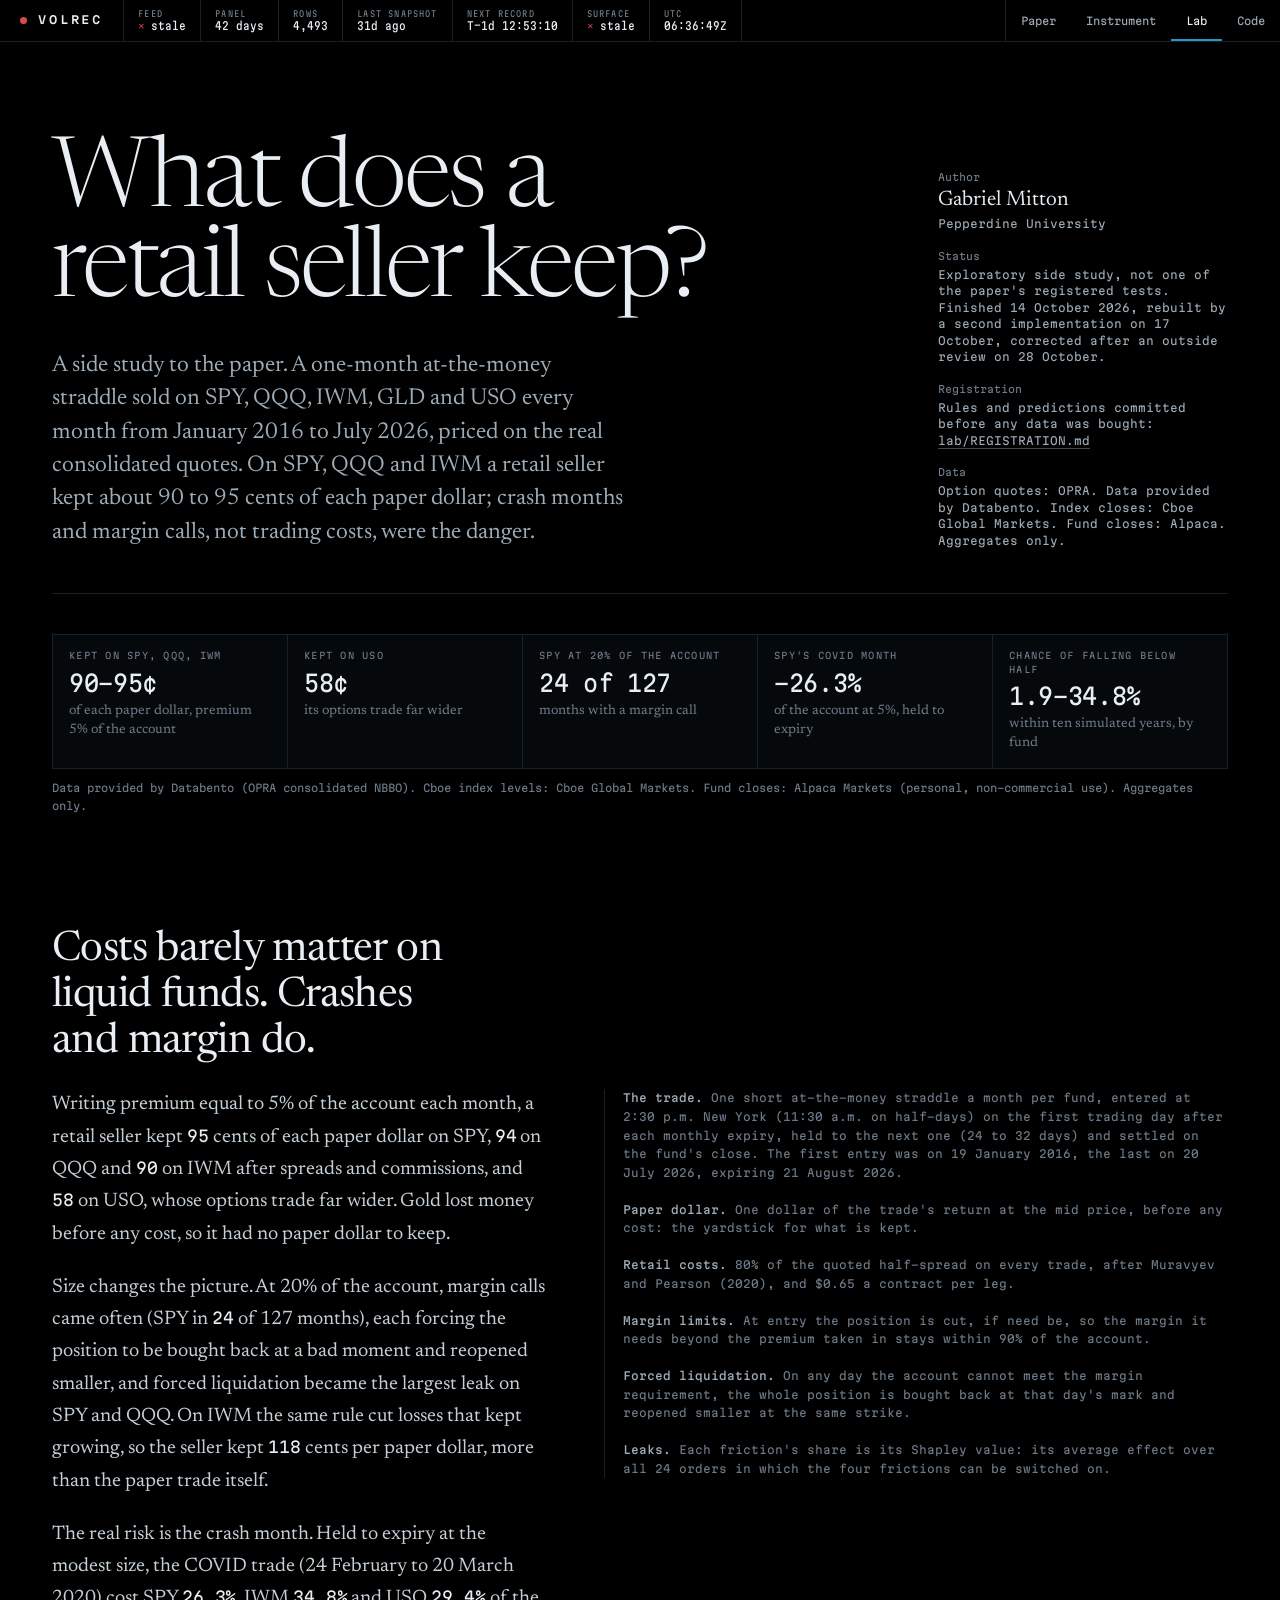
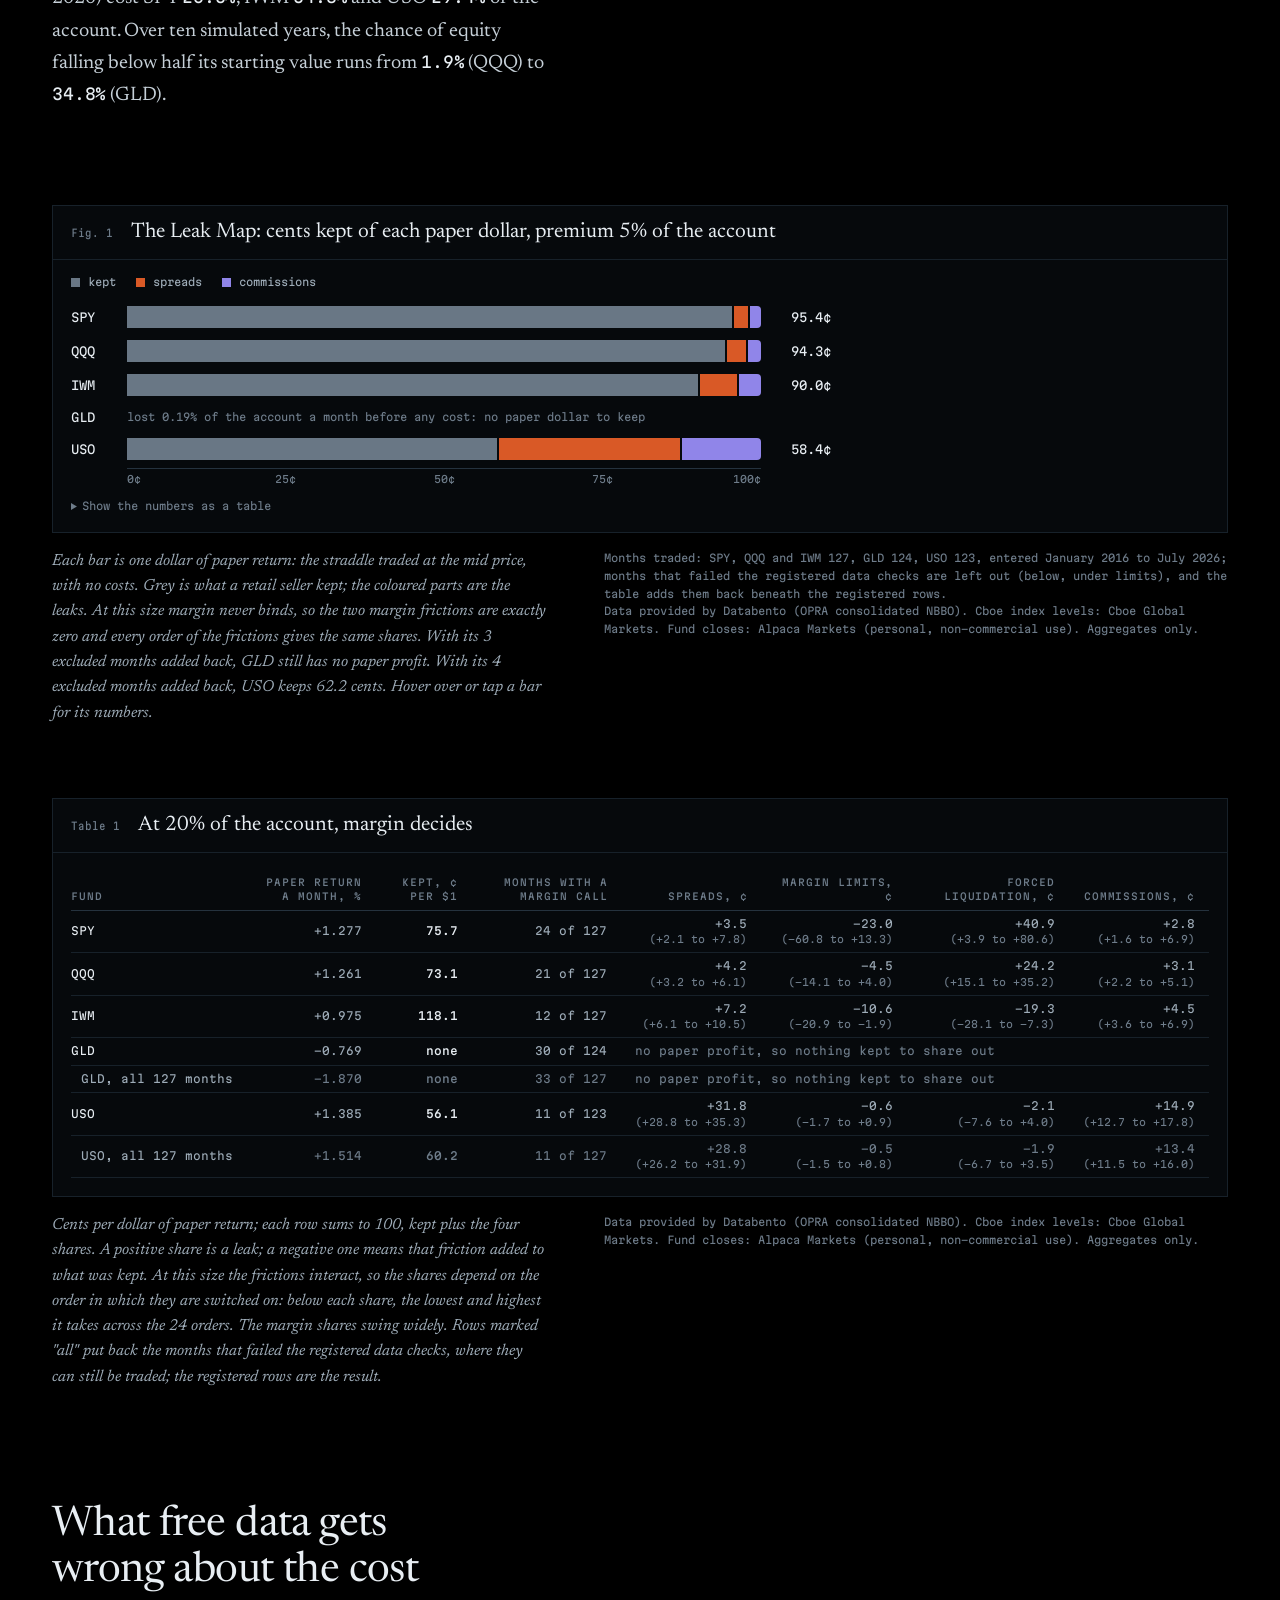
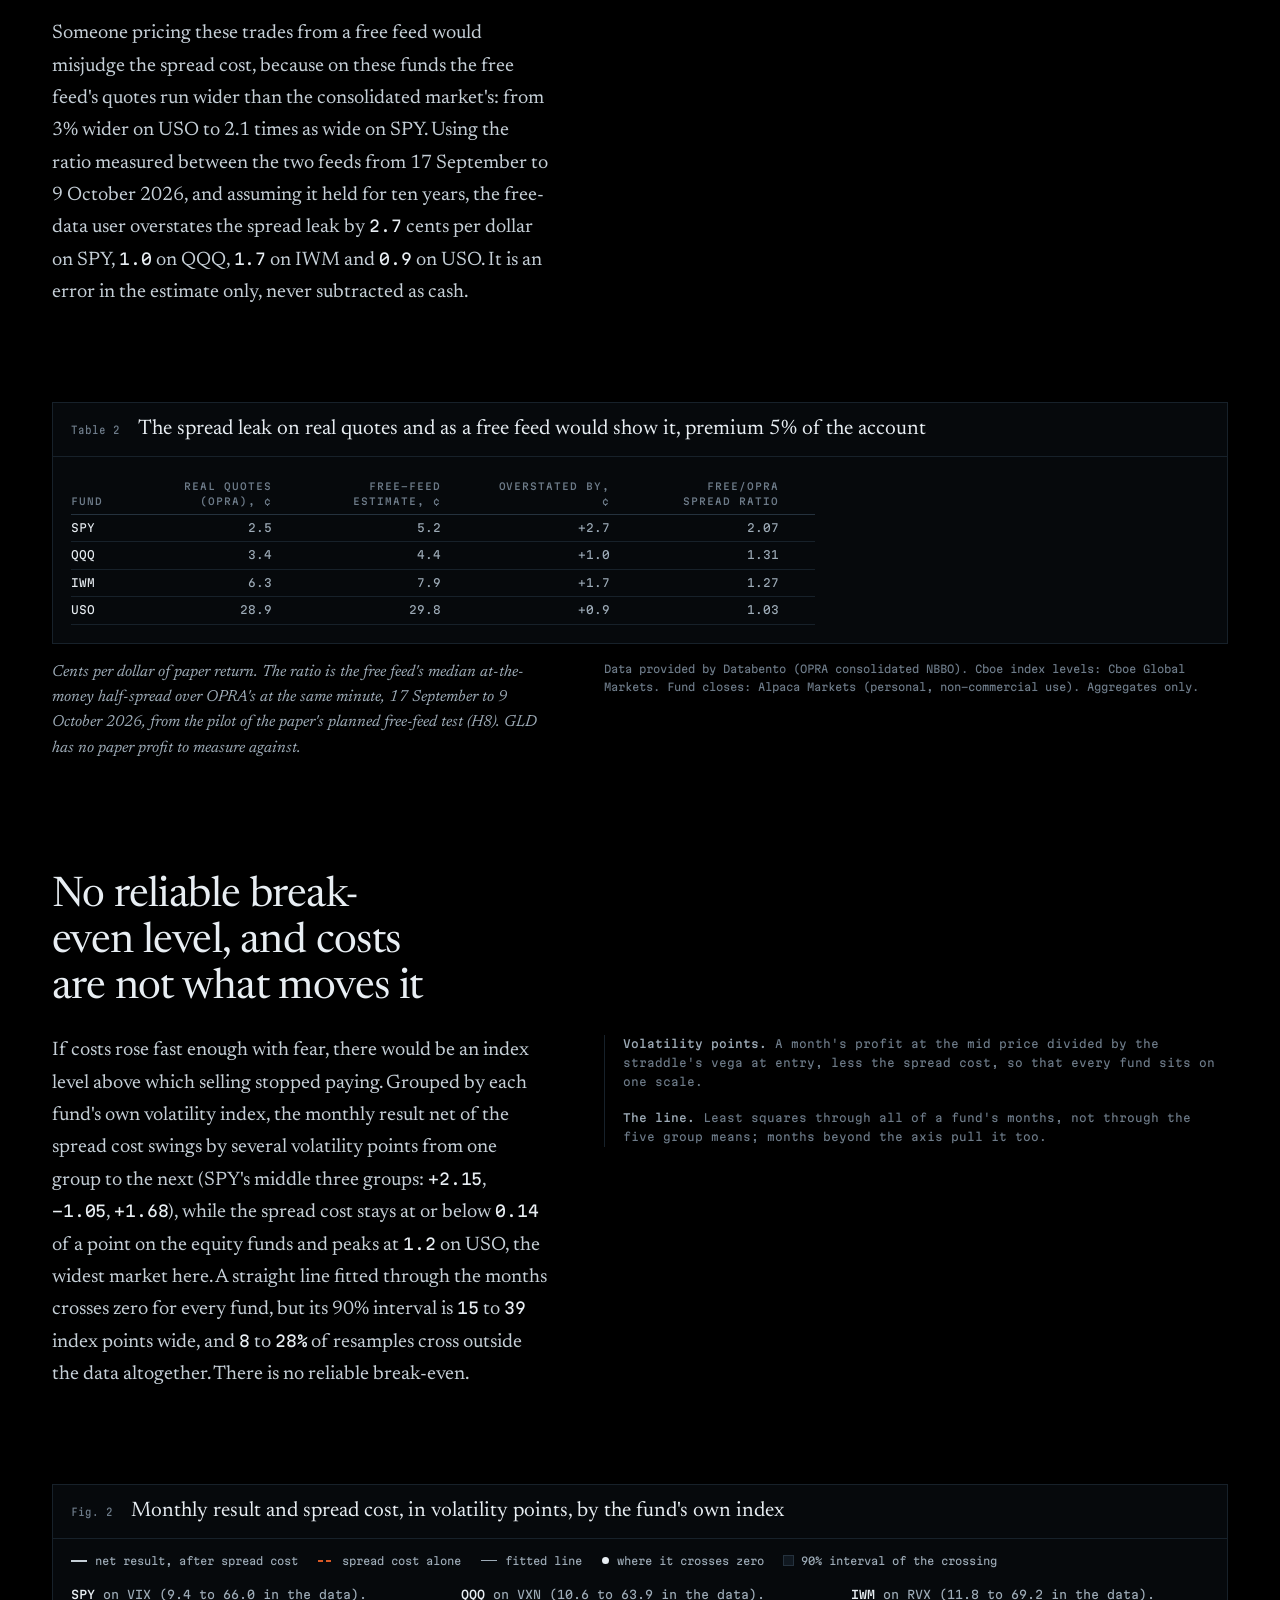
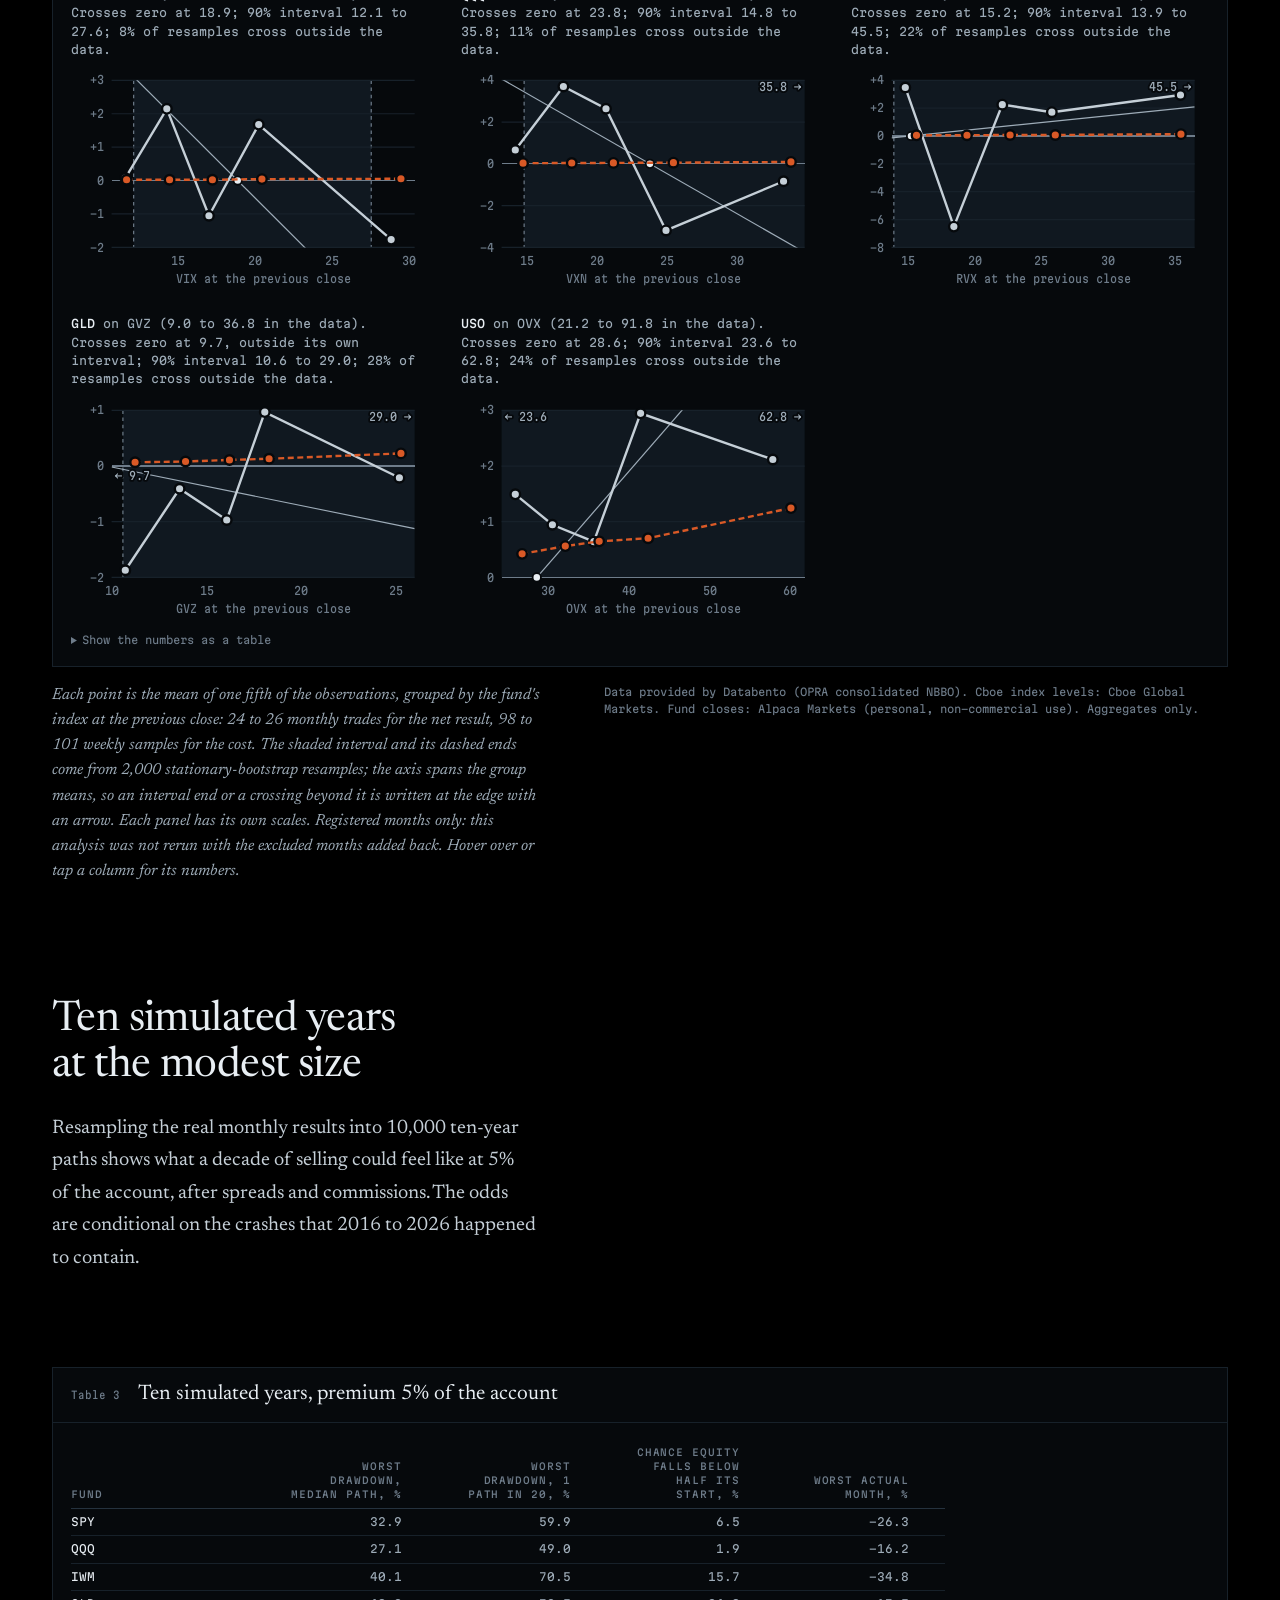
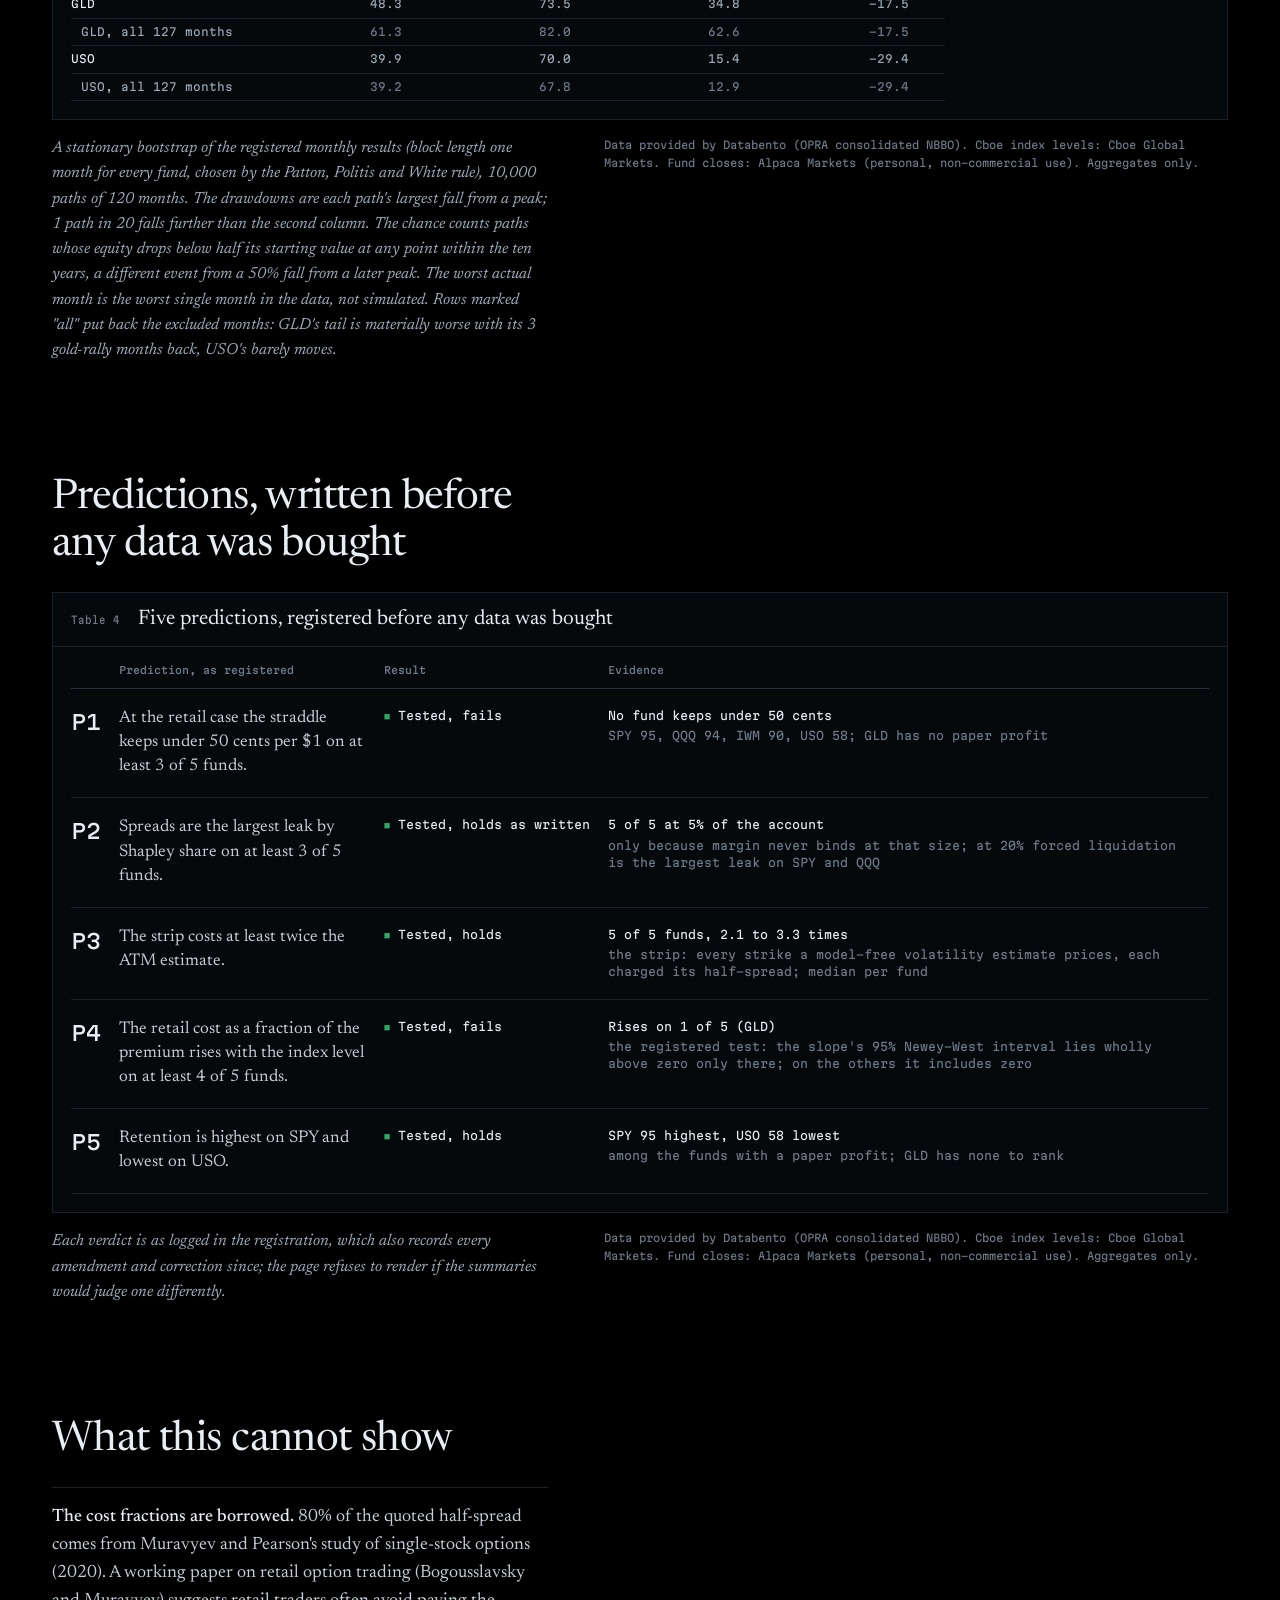
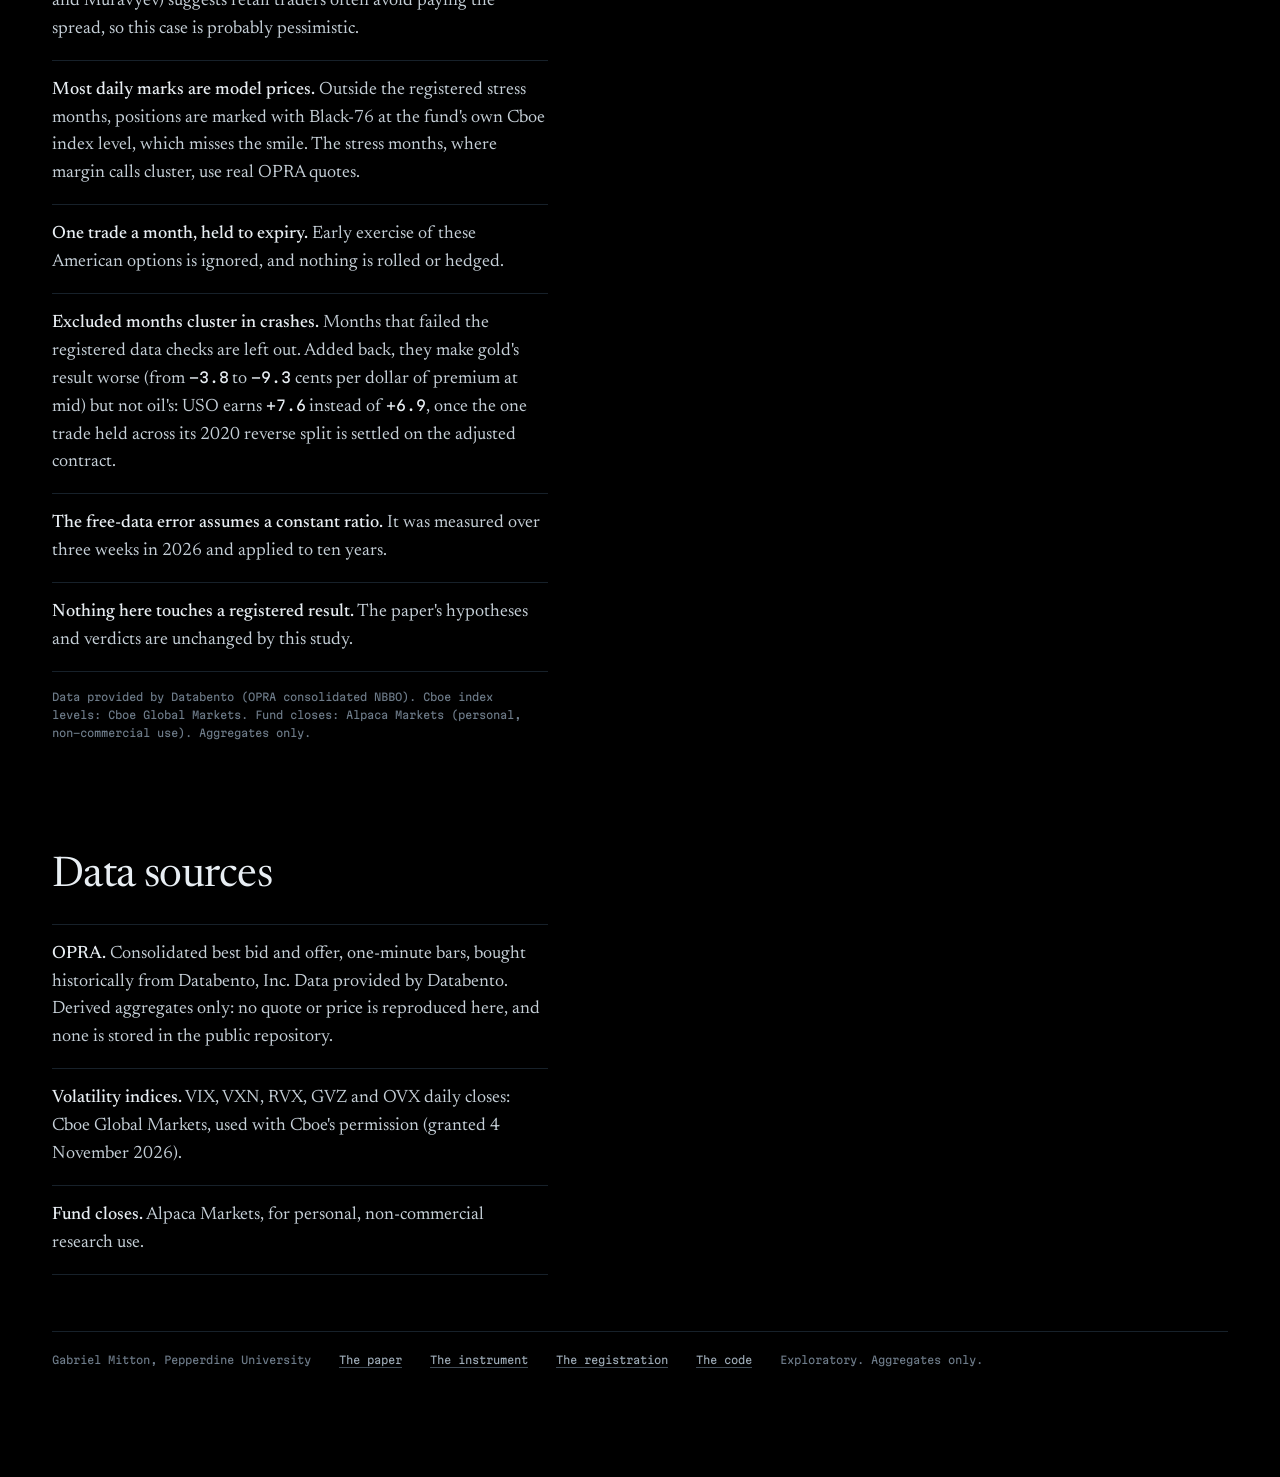
==== tools/lab.html @ df6b68f6 "The Lab tab; H8's fixed-b TOST on 200,000 draws of its own; the index-timing reader (gate shut, data" ====
<!doctype html>
<html lang="en">
<head>
<meta charset="utf-8">
<meta name="viewport" content="width=device-width,initial-scale=1">
<title>Volrec Lab</title>
<meta name="description" content="A side study to 'What does free options data cost?': how much of the volatility premium a retail seller of fund straddles keeps after spreads, commissions and margin, 2016 to 2026.">
<meta name="theme-color" content="#000000">
<link rel="icon" href="data:image/svg+xml,%3Csvg xmlns='http://www.w3.org/2000/svg' viewBox='0 0 32 32'%3E%3Crect width='32' height='32' fill='%23000'/%3E%3Cpath d='M3 23C9 23 11 8 16 8s7 15 13 15' fill='none' stroke='%232396C4' stroke-width='2.6'/%3E%3C/svg%3E">
<link rel="preconnect" href="https://fonts.googleapis.com">
<link rel="preconnect" href="https://fonts.gstatic.com" crossorigin>
<link rel="stylesheet" href="https://fonts.googleapis.com/css2?family=Martian+Mono:wdth,wght@75..112.5,300..700&family=Newsreader:ital,opsz,wght@0,6..72,300..600;1,6..72,300..500&display=swap">
<link rel="stylesheet" href="volrec.css?v=20261104">
<!-- Generated by lab/report.py from the private lab summaries. Edit the generator, not this file. -->
<style>
/* Lab colours. Neutral grey is what the seller keeps (pinned to the grey the palette was validated with); the two
   leaks take the dataviz palette's orange and violet (dark steps, validated on --panel), clear of the channel and
   status colours. */
:root { --lab-kept: #697785; --lab-spread: #d95926; --lab-comm: #9085e9; --lab-net: var(--read); }
.mk-kept { background: var(--lab-kept); } .mk-spread { background: var(--lab-spread); } .mk-comm { background: var(--lab-comm); }
.lab-key { margin-top: 40px; }
.lab-key .kpis { border: 1px solid var(--rule); }
.lab-key .src { margin-top: 10px; }
.lm { display: grid; gap: 12px; max-width: 760px; }
.lm-row { display: grid; grid-template-columns: 44px minmax(0, 1fr) 58px; gap: 12px; align-items: center; outline-offset: 4px; }
.lm-k { color: var(--ink); }
/* Each part is its true share of the bar's full width; the 2px separators are drawn inside the following part,
   so they take no width from the scale, and a part of zero width shows nothing. */
.lm-bar { display: flex; height: 22px; border-radius: 0 4px 4px 0; overflow: hidden; }
.lm-bar i { display: block; flex: none; height: 100%; }
.lm-bar i + i { box-shadow: inset 2px 0 0 var(--panel); }
.lm-row[data-tip]:hover .lm-bar i + i, .lm-row[data-tip]:focus .lm-bar i + i { box-shadow: inset 2px 0 0 var(--panel-2); }
.lm-v { color: var(--ink); text-align: right; font-variant-numeric: tabular-nums; }
.lm-note { grid-column: 2 / -1; color: var(--ink-3); font-size: 10.5px; }
.lm-row[data-tip]:hover, .lm-row[data-tip]:focus { background: var(--panel-2); }
.lm-axis { margin-top: -4px; }
.lm-ticks { position: relative; height: 16px; border-top: 1px solid var(--rule-2); }
.lm-ticks b { position: absolute; top: 3px; transform: translateX(-50%); font-weight: 400; font-size: 10px; color: var(--ink-3); }
.lm-ticks b:first-child { transform: none; } .lm-ticks b:last-child { transform: translateX(-100%); }
.sw-dash { width: 16px; height: 2px; display: inline-block; background: repeating-linear-gradient(90deg, var(--lab-spread) 0 5px, transparent 5px 8px); }
.sw-fit { width: 16px; height: 1px; display: inline-block; background: var(--ink-2); }
.sw-dot { width: 7px; height: 7px; display: inline-block; border-radius: 50%; background: var(--ink); }
.be-grid { display: grid; grid-template-columns: repeat(auto-fit, minmax(min(300px, 100%), 1fr)); gap: 26px 32px; }
.be-cap { margin: 0 0 8px; font-size: 11.5px; line-height: 1.6; color: var(--ink-2); min-height: 4.8em; }
.be-cap b { color: var(--ink); font-weight: 500; }
.be svg { display: block; width: 100%; height: auto; overflow: visible; }
.be text { font-family: var(--mono); }
.be .tick { fill: var(--ink-3); font-size: 9.5px; }
.be .edge { fill: var(--ink-2); font-size: 9.5px; paint-order: stroke; stroke: var(--panel); stroke-width: 3px; stroke-linejoin: round; }
.be .grid { stroke: var(--rule); stroke-width: 1; }
.be .zero { stroke: var(--ink-3); stroke-width: 1; }
.be .band { fill: var(--panel-3); }
.be .ci-end { stroke: var(--ink-3); stroke-width: 1; stroke-dasharray: 3 3; }
.be .fit { stroke: var(--ink-2); stroke-width: 1; }
.be .cross { fill: var(--ink); stroke: var(--panel); stroke-width: 1.5; }
.ln-net { fill: none; stroke: var(--lab-net); stroke-width: 2; }
.ln-cost { fill: none; stroke: var(--lab-spread); stroke-width: 2; stroke-dasharray: 5 3; }
.dt-net { fill: var(--lab-net); stroke: var(--panel); stroke-width: 2; }
.dt-cost { fill: var(--lab-spread); stroke: var(--panel); stroke-width: 2; }
.hit { fill: #fff; fill-opacity: 0; outline: none; cursor: default; }
.hit:hover, .hit:focus { fill-opacity: .05; }
.hit:focus-visible { fill-opacity: .08; stroke: var(--ink-2); stroke-width: 1; }
table.data th { white-space: normal; vertical-align: bottom; }
table.data td.r, table.data th.r { text-align: right; padding-left: 14px; }
table.data .rg { display: block; color: var(--ink-3); font-size: 10px; }
table.data td.k { color: var(--ink); font-weight: 500; }
table.data td.na { color: var(--ink-3); white-space: normal; padding-left: 14px; }
table.data tr.ab td { color: var(--ink-3); }
table.data tr.ab td:first-child { padding-left: 10px; color: var(--ink-2); }
table.lab-t td:first-child, table.lab-t th:first-child { position: sticky; left: 0; background: var(--panel); z-index: 1; }
table.data.compact { min-width: 0; width: auto; }
table.data.compact td, table.data.compact th { padding-right: 36px; }
table.data.compact th span { display: inline-block; max-width: 17ch; }   /* headers wrap, so the columns close up */
@media (max-width: 620px) {
  .lm-ticks b:nth-child(even) { display: none; }
  table.lab-t tr.ab .abl { display: inline-block; width: 10ch; white-space: normal; }   /* two lines, so the pinned column stays narrow */
}
</style>
</head>
<body>
<header class="rail" id="rail"></header>

<main class="paper">

  <section class="masthead">
    <div>
      <h1 class="title">What does a retail seller keep?</h1>
      <p class="dek">A side study to the paper. A one-month at-the-money straddle sold on SPY, QQQ, IWM, GLD and USO every month from January 2016 to July 2026, priced on the real consolidated quotes. On SPY, QQQ and IWM a retail seller kept about 90 to 95 cents of each paper dollar; crash months and margin calls, not trading costs, were the danger.</p>
    </div>
    <dl class="meta">
      <div><dt>Author</dt><dd class="byline">Gabriel Mitton</dd><dd>Pepperdine University</dd></div>
      <div><dt>Status</dt><dd>Exploratory side study, not one of the paper's registered tests. Finished 14 October 2026, rebuilt by a second implementation on 17 October, corrected after an outside review on 28 October.</dd></div>
      <div><dt>Registration</dt><dd>Rules and predictions committed before any data was bought: <a href="https://github.com/gabrielmitton-cloud/volrec/blob/main/lab/REGISTRATION.md">lab/REGISTRATION.md</a></dd></div>
      <div><dt>Data</dt><dd>Option quotes: OPRA. Data provided by Databento. Index closes: Cboe Global Markets. Fund closes: Alpaca. Aggregates only.</dd></div>
    </dl>
  </section>

  <section class="lab-key" aria-label="Key numbers">
    <div class="kpis"><div class="kpi"><div class="kpi-k">Kept on SPY, QQQ, IWM</div><div class="kpi-v">90–95¢</div><div class="kpi-g">of each paper dollar, premium 5% of the account</div></div><div class="kpi"><div class="kpi-k">Kept on USO</div><div class="kpi-v">58¢</div><div class="kpi-g">its options trade far wider</div></div><div class="kpi"><div class="kpi-k">SPY at 20% of the account</div><div class="kpi-v">24 of 127</div><div class="kpi-g">months with a margin call</div></div><div class="kpi"><div class="kpi-k">SPY's COVID month</div><div class="kpi-v">−26.3%</div><div class="kpi-g">of the account at 5%, held to expiry</div></div><div class="kpi"><div class="kpi-k">Chance of falling below half</div><div class="kpi-v">1.9–34.8%</div><div class="kpi-g">within ten simulated years, by fund</div></div></div>
    <div class="src">Data provided by Databento (OPRA consolidated NBBO). Cboe index levels: Cboe Global Markets. Fund closes: Alpaca Markets (personal, non-commercial use). Aggregates only.</div>
  </section>

  <section class="section">
    <h2>Costs barely matter on liquid funds. Crashes and margin do.</h2>
    <div class="prose">
      <p>Writing premium equal to 5% of the account each month, a retail seller kept <span class="m">95</span> cents of each paper dollar on SPY, <span class="m">94</span> on QQQ and <span class="m">90</span> on IWM after spreads and commissions, and <span class="m">58</span> on USO, whose options trade far wider. Gold lost money before any cost, so it had no paper dollar to keep.</p>
      <p>Size changes the picture. At 20% of the account, margin calls came often (SPY in <span class="m">24</span> of 127 months), each forcing the position to be bought back at a bad moment and reopened smaller, and forced liquidation became the largest leak on SPY and QQQ. On IWM the same rule cut losses that kept growing, so the seller kept <span class="m">118</span> cents per paper dollar, more than the paper trade itself.</p>
      <p>The real risk is the crash month. Held to expiry at the modest size, the COVID trade (24 February to 20 March 2020) cost SPY <span class="m">26.3%</span>, IWM <span class="m">34.8%</span> and USO <span class="m">29.4%</span> of the account. Over ten simulated years, the chance of equity falling below half its starting value runs from <span class="m">1.9%</span> (QQQ) to <span class="m">34.8%</span> (GLD).</p>
    </div>
    <aside class="aside">
      <div><b>The trade.</b> One short at-the-money straddle a month per fund, entered at 2:30 p.m. New York (11:30 a.m. on half-days) on the first trading day after each monthly expiry, held to the next one (24 to 32 days) and settled on the fund's close. The first entry was on 19 January 2016, the last on 20 July 2026, expiring 21 August 2026.</div>
      <div><b>Paper dollar.</b> One dollar of the trade's return at the mid price, before any cost: the yardstick for what is kept.</div>
      <div><b>Retail costs.</b> 80% of the quoted half-spread on every trade, after Muravyev and Pearson (2020), and $0.65 a contract per leg.</div>
      <div><b>Margin limits.</b> At entry the position is cut, if need be, so the margin it needs beyond the premium taken in stays within 90% of the account.</div>
      <div><b>Forced liquidation.</b> On any day the account cannot meet the margin requirement, the whole position is bought back at that day's mark and reopened smaller at the same strike.</div>
      <div><b>Leaks.</b> Each friction's share is its Shapley value: its average effect over all 24 orders in which the four frictions can be switched on.</div>
    </aside>
    <figure class="fig" id="fig1">
      <div class="fig-frame">
        <div class="fig-head"><span class="fig-no">Fig. 1</span><h2 class="fig-title">The Leak Map: cents kept of each paper dollar, premium 5% of the account</h2></div>
        <div class="fig-tools">
          <div class="legend">
            <span><i class="sw-sq" style="background:var(--lab-kept)"></i>kept</span>
            <span><i class="sw-sq" style="background:var(--lab-spread)"></i>spreads</span>
            <span><i class="sw-sq" style="background:var(--lab-comm)"></i>commissions</span>
          </div>
        </div>
        <div class="fig-body">
          <div class="lm"><div class="lm-row" data-tip="[&quot;SPY, premium 5% of the account&quot;, [[&quot;95.4¢&quot;, &quot;kept&quot;, &quot;var(--lab-kept)&quot;], [&quot;2.5¢&quot;, &quot;spreads&quot;, &quot;var(--lab-spread)&quot;], [&quot;2.0¢&quot;, &quot;commissions&quot;, &quot;var(--lab-comm)&quot;], [&quot;+0.319%&quot;, &quot;paper return a month&quot;, null]]]" tabindex="0" role="img" aria-label="SPY, premium 5% of the account: 95.4¢ kept; 2.5¢ spreads; 2.0¢ commissions; +0.319% paper return a month"><span class="lm-k">SPY</span><span class="lm-bar"><i class="mk-kept" style="width:95.44%"></i><i class="mk-spread" style="width:2.54%"></i><i class="mk-comm" style="width:2.02%"></i></span><span class="lm-v">95.4¢</span></div><div class="lm-row" data-tip="[&quot;QQQ, premium 5% of the account&quot;, [[&quot;94.3¢&quot;, &quot;kept&quot;, &quot;var(--lab-kept)&quot;], [&quot;3.4¢&quot;, &quot;spreads&quot;, &quot;var(--lab-spread)&quot;], [&quot;2.4¢&quot;, &quot;commissions&quot;, &quot;var(--lab-comm)&quot;], [&quot;+0.315%&quot;, &quot;paper return a month&quot;, null]]]" tabindex="0" role="img" aria-label="QQQ, premium 5% of the account: 94.3¢ kept; 3.4¢ spreads; 2.4¢ commissions; +0.315% paper return a month"><span class="lm-k">QQQ</span><span class="lm-bar"><i class="mk-kept" style="width:94.26%"></i><i class="mk-spread" style="width:3.36%"></i><i class="mk-comm" style="width:2.38%"></i></span><span class="lm-v">94.3¢</span></div><div class="lm-row" data-tip="[&quot;IWM, premium 5% of the account&quot;, [[&quot;90.0¢&quot;, &quot;kept&quot;, &quot;var(--lab-kept)&quot;], [&quot;6.3¢&quot;, &quot;spreads&quot;, &quot;var(--lab-spread)&quot;], [&quot;3.7¢&quot;, &quot;commissions&quot;, &quot;var(--lab-comm)&quot;], [&quot;+0.244%&quot;, &quot;paper return a month&quot;, null]]]" tabindex="0" role="img" aria-label="IWM, premium 5% of the account: 90.0¢ kept; 6.3¢ spreads; 3.7¢ commissions; +0.244% paper return a month"><span class="lm-k">IWM</span><span class="lm-bar"><i class="mk-kept" style="width:90.01%"></i><i class="mk-spread" style="width:6.26%"></i><i class="mk-comm" style="width:3.74%"></i></span><span class="lm-v">90.0¢</span></div><div class="lm-row lm-none"><span class="lm-k">GLD</span><span class="lm-note">lost 0.19% of the account a month before any cost: no paper dollar to keep</span></div><div class="lm-row" data-tip="[&quot;USO, premium 5% of the account&quot;, [[&quot;58.4¢&quot;, &quot;kept&quot;, &quot;var(--lab-kept)&quot;], [&quot;28.9¢&quot;, &quot;spreads&quot;, &quot;var(--lab-spread)&quot;], [&quot;12.7¢&quot;, &quot;commissions&quot;, &quot;var(--lab-comm)&quot;], [&quot;+0.346%&quot;, &quot;paper return a month&quot;, null]]]" tabindex="0" role="img" aria-label="USO, premium 5% of the account: 58.4¢ kept; 28.9¢ spreads; 12.7¢ commissions; +0.346% paper return a month"><span class="lm-k">USO</span><span class="lm-bar"><i class="mk-kept" style="width:58.39%"></i><i class="mk-spread" style="width:28.90%"></i><i class="mk-comm" style="width:12.71%"></i></span><span class="lm-v">58.4¢</span></div><div class="lm-row lm-axis" aria-hidden="true"><span></span><span class="lm-ticks"><b style="left:0%">0¢</b><b style="left:25%">25¢</b><b style="left:50%">50¢</b><b style="left:75%">75¢</b><b style="left:100%">100¢</b></span><span></span></div></div>
          <details class="tv"><summary>Show the numbers as a table</summary><div class="tv-wrap"><table class="data lab-t"><thead><tr><th>Fund</th><th class="r">Paper return a month, %</th><th class="r">Kept, ¢ per $1</th><th class="r">Months with a margin call</th><th class="r">Spreads, ¢</th><th class="r">Margin limits, ¢</th><th class="r">Forced liquidation, ¢</th><th class="r">Commissions, ¢</th></tr></thead><tbody><tr><td>SPY</td><td class="r">+0.319</td><td class="k r">95.4</td><td class="r">0 of 127</td><td class="r">+2.5</td><td class="r">0.0</td><td class="r">0.0</td><td class="r">+2.0</td></tr><tr><td>QQQ</td><td class="r">+0.315</td><td class="k r">94.3</td><td class="r">0 of 127</td><td class="r">+3.4</td><td class="r">0.0</td><td class="r">0.0</td><td class="r">+2.4</td></tr><tr><td>IWM</td><td class="r">+0.244</td><td class="k r">90.0</td><td class="r">0 of 127</td><td class="r">+6.3</td><td class="r">0.0</td><td class="r">0.0</td><td class="r">+3.7</td></tr><tr><td>GLD</td><td class="r">−0.192</td><td class="k r">none</td><td class="r">0 of 124</td><td class="na" colspan="4">no paper profit, so nothing kept to share out</td></tr><tr class="ab"><td><span class="abl">GLD, all 127 months</span></td><td class="r">−0.467</td><td class="k r">none</td><td class="r">0 of 127</td><td class="na" colspan="4">no paper profit, so nothing kept to share out</td></tr><tr><td>USO</td><td class="r">+0.346</td><td class="k r">58.4</td><td class="r">0 of 123</td><td class="r">+28.9</td><td class="r">0.0</td><td class="r">0.0</td><td class="r">+12.7</td></tr><tr class="ab"><td><span class="abl">USO, all 127 months</span></td><td class="r">+0.378</td><td class="k r">62.2</td><td class="r">0 of 127</td><td class="r">+26.3</td><td class="r">0.0</td><td class="r">0.0</td><td class="r">+11.5</td></tr></tbody></table></div></details>
        </div>
      </div>
      <figcaption class="fig-cap">
        <p>Each bar is one dollar of paper return: the straddle traded at the mid price, with no costs. Grey is what a retail seller kept; the coloured parts are the leaks. At this size margin never binds, so the two margin frictions are exactly zero and every order of the frictions gives the same shares. With its 3 excluded months added back, GLD still has no paper profit. With its 4 excluded months added back, USO keeps 62.2 cents. Hover over or tap a bar for its numbers.</p>
        <div class="src">Months traded: SPY, QQQ and IWM 127, GLD 124, USO 123, entered January 2016 to July 2026; months that failed the registered data checks are left out (below, under limits), and the table adds them back beneath the registered rows.<br>Data provided by Databento (OPRA consolidated NBBO). Cboe index levels: Cboe Global Markets. Fund closes: Alpaca Markets (personal, non-commercial use). Aggregates only.</div>
      </figcaption>
    </figure>
    <figure class="fig">
      <div class="fig-frame">
        <div class="fig-head"><span class="fig-no">Table 1</span><h2 class="fig-title">At 20% of the account, margin decides</h2></div>
        <div class="fig-body"><div class="tv-wrap" style="margin-top:0"><table class="data lab-t"><thead><tr><th>Fund</th><th class="r">Paper return a month, %</th><th class="r">Kept, ¢ per $1</th><th class="r">Months with a margin call</th><th class="r">Spreads, ¢</th><th class="r">Margin limits, ¢</th><th class="r">Forced liquidation, ¢</th><th class="r">Commissions, ¢</th></tr></thead><tbody><tr><td>SPY</td><td class="r">+1.277</td><td class="k r">75.7</td><td class="r">24 of 127</td><td class="r">+3.5 <span class="rg">(+2.1 to +7.8)</span></td><td class="r">−23.0 <span class="rg">(−60.8 to +13.3)</span></td><td class="r">+40.9 <span class="rg">(+3.9 to +80.6)</span></td><td class="r">+2.8 <span class="rg">(+1.6 to +6.9)</span></td></tr><tr><td>QQQ</td><td class="r">+1.261</td><td class="k r">73.1</td><td class="r">21 of 127</td><td class="r">+4.2 <span class="rg">(+3.2 to +6.1)</span></td><td class="r">−4.5 <span class="rg">(−14.1 to +4.0)</span></td><td class="r">+24.2 <span class="rg">(+15.1 to +35.2)</span></td><td class="r">+3.1 <span class="rg">(+2.2 to +5.1)</span></td></tr><tr><td>IWM</td><td class="r">+0.975</td><td class="k r">118.1</td><td class="r">12 of 127</td><td class="r">+7.2 <span class="rg">(+6.1 to +10.5)</span></td><td class="r">−10.6 <span class="rg">(−20.9 to −1.9)</span></td><td class="r">−19.3 <span class="rg">(−28.1 to −7.3)</span></td><td class="r">+4.5 <span class="rg">(+3.6 to +6.9)</span></td></tr><tr><td>GLD</td><td class="r">−0.769</td><td class="k r">none</td><td class="r">30 of 124</td><td class="na" colspan="4">no paper profit, so nothing kept to share out</td></tr><tr class="ab"><td><span class="abl">GLD, all 127 months</span></td><td class="r">−1.870</td><td class="k r">none</td><td class="r">33 of 127</td><td class="na" colspan="4">no paper profit, so nothing kept to share out</td></tr><tr><td>USO</td><td class="r">+1.385</td><td class="k r">56.1</td><td class="r">11 of 123</td><td class="r">+31.8 <span class="rg">(+28.8 to +35.3)</span></td><td class="r">−0.6 <span class="rg">(−1.7 to +0.9)</span></td><td class="r">−2.1 <span class="rg">(−7.6 to +4.0)</span></td><td class="r">+14.9 <span class="rg">(+12.7 to +17.8)</span></td></tr><tr class="ab"><td><span class="abl">USO, all 127 months</span></td><td class="r">+1.514</td><td class="k r">60.2</td><td class="r">11 of 127</td><td class="r">+28.8 <span class="rg">(+26.2 to +31.9)</span></td><td class="r">−0.5 <span class="rg">(−1.5 to +0.8)</span></td><td class="r">−1.9 <span class="rg">(−6.7 to +3.5)</span></td><td class="r">+13.4 <span class="rg">(+11.5 to +16.0)</span></td></tr></tbody></table></div></div>
      </div>
      <figcaption class="fig-cap">
        <p>Cents per dollar of paper return; each row sums to 100, kept plus the four shares. A positive share is a leak; a negative one means that friction added to what was kept. At this size the frictions interact, so the shares depend on the order in which they are switched on: below each share, the lowest and highest it takes across the 24 orders. The margin shares swing widely. Rows marked "all" put back the months that failed the registered data checks, where they can still be traded; the registered rows are the result.</p>
        <div class="src">Data provided by Databento (OPRA consolidated NBBO). Cboe index levels: Cboe Global Markets. Fund closes: Alpaca Markets (personal, non-commercial use). Aggregates only.</div>
      </figcaption>
    </figure>
  </section>

  <section class="section">
    <h2>What free data gets wrong about the cost</h2>
    <div class="prose">
      <p>Someone pricing these trades from a free feed would misjudge the spread cost, because on these funds the free feed's quotes run wider than the consolidated market's: from 3% wider on USO to 2.1 times as wide on SPY. Using the ratio measured between the two feeds from 17 September to 9 October 2026, and assuming it held for ten years, the free-data user overstates the spread leak by <span class="m">2.7</span> cents per dollar on SPY, <span class="m">1.0</span> on QQQ, <span class="m">1.7</span> on IWM and <span class="m">0.9</span> on USO. It is an error in the estimate only, never subtracted as cash.</p>
    </div>
    <figure class="fig">
      <div class="fig-frame">
        <div class="fig-head"><span class="fig-no">Table 2</span><h2 class="fig-title">The spread leak on real quotes and as a free feed would show it, premium 5% of the account</h2></div>
        <div class="fig-body"><div class="tv-wrap" style="margin-top:0"><table class="data compact"><thead><tr><th>Fund</th><th class="r"><span>Real quotes (OPRA), ¢</span></th><th class="r"><span>Free-feed estimate, ¢</span></th><th class="r"><span>Overstated by, ¢</span></th><th class="r"><span>Free/OPRA spread ratio</span></th></tr></thead><tbody><tr><td>SPY</td><td class="r">2.5</td><td class="r">5.2</td><td class="r">+2.7</td><td class="r">2.07</td></tr><tr><td>QQQ</td><td class="r">3.4</td><td class="r">4.4</td><td class="r">+1.0</td><td class="r">1.31</td></tr><tr><td>IWM</td><td class="r">6.3</td><td class="r">7.9</td><td class="r">+1.7</td><td class="r">1.27</td></tr><tr><td>USO</td><td class="r">28.9</td><td class="r">29.8</td><td class="r">+0.9</td><td class="r">1.03</td></tr></tbody></table></div></div>
      </div>
      <figcaption class="fig-cap">
        <p>Cents per dollar of paper return. The ratio is the free feed's median at-the-money half-spread over OPRA's at the same minute, 17 September to 9 October 2026, from the pilot of the paper's planned free-feed test (H8). GLD has no paper profit to measure against.</p>
        <div class="src">Data provided by Databento (OPRA consolidated NBBO). Cboe index levels: Cboe Global Markets. Fund closes: Alpaca Markets (personal, non-commercial use). Aggregates only.</div>
      </figcaption>
    </figure>
  </section>

  <section class="section">
    <h2>No reliable break-even level, and costs are not what moves it</h2>
    <div class="prose">
      <p>If costs rose fast enough with fear, there would be an index level above which selling stopped paying. Grouped by each fund's own volatility index, the monthly result net of the spread cost swings by several volatility points from one group to the next (SPY's middle three groups: <span class="m">+2.15</span>, <span class="m">−1.05</span>, <span class="m">+1.68</span>), while the spread cost stays at or below <span class="m">0.14</span> of a point on the equity funds and peaks at <span class="m">1.2</span> on USO, the widest market here. A straight line fitted through the months crosses zero for every fund, but its 90% interval is <span class="m">15</span> to <span class="m">39</span> index points wide, and <span class="m">8</span> to <span class="m">28%</span> of resamples cross outside the data altogether. There is no reliable break-even.</p>
    </div>
    <aside class="aside">
      <div><b>Volatility points.</b> A month's profit at the mid price divided by the straddle's vega at entry, less the spread cost, so that every fund sits on one scale.</div>
      <div><b>The line.</b> Least squares through all of a fund's months, not through the five group means; months beyond the axis pull it too.</div>
    </aside>
    <figure class="fig" id="fig2">
      <div class="fig-frame">
        <div class="fig-head"><span class="fig-no">Fig. 2</span><h2 class="fig-title">Monthly result and spread cost, in volatility points, by the fund's own index</h2></div>
        <div class="fig-tools">
          <div class="legend">
            <span><i class="sw-line" style="background:var(--lab-net)"></i>net result, after spread cost</span>
            <span><i class="sw-dash"></i>spread cost alone</span>
            <span><i class="sw-fit"></i>fitted line</span>
            <span><i class="sw-dot"></i>where it crosses zero</span>
            <span><i class="sw-sq" style="background:var(--panel-3);outline:1px solid var(--rule-2)"></i>90% interval of the crossing</span>
          </div>
        </div>
        <div class="fig-body"><div class="be-grid"><div class="be"><p class="be-cap"><b>SPY</b> on VIX (9.4 to 66.0 in the data). Crosses zero at 18.9; 90% interval 12.1 to 27.6; 8% of resamples cross outside the data.</p><svg viewBox="0 0 300 186" role="group" aria-label="SPY: monthly net result and spread cost in volatility points by quintile of VIX, with the fitted line"><defs><clipPath id="be-clip-spy"><rect x="34" y="12" width="254" height="140"/></clipPath></defs><rect x="52.5" y="12" width="199.1" height="140" class="band"/><line x1="52.5" y1="12" x2="52.5" y2="152" class="ci-end"/><line x1="251.6" y1="12" x2="251.6" y2="152" class="ci-end"/><line x1="34" y1="152.0" x2="288" y2="152.0" class="grid"/><text x="28" y="155.5" class="tick" text-anchor="end">−2</text><line x1="34" y1="124.0" x2="288" y2="124.0" class="grid"/><text x="28" y="127.5" class="tick" text-anchor="end">−1</text><line x1="34" y1="96.0" x2="288" y2="96.0" class="zero"/><text x="28" y="99.5" class="tick" text-anchor="end">0</text><line x1="34" y1="68.0" x2="288" y2="68.0" class="grid"/><text x="28" y="71.5" class="tick" text-anchor="end">+1</text><line x1="34" y1="40.0" x2="288" y2="40.0" class="grid"/><text x="28" y="43.5" class="tick" text-anchor="end">+2</text><line x1="34" y1="12.0" x2="288" y2="12.0" class="grid"/><text x="28" y="15.5" class="tick" text-anchor="end">+3</text><text x="89.6" y="167" class="tick" text-anchor="middle">15</text><text x="154.1" y="167" class="tick" text-anchor="middle">20</text><text x="218.6" y="167" class="tick" text-anchor="middle">25</text><text x="283.1" y="167" class="tick" text-anchor="middle">30</text><text x="161" y="182" class="tick" text-anchor="middle">VIX at the previous close</text><line x1="34.0" y1="-9.4" x2="288.0" y2="244.0" class="fit" clip-path="url(#be-clip-spy)"/><circle cx="139.7" cy="96.0" r="3.5" class="cross"/><polyline points="45.5,93.9 80.3,35.9 115.6,125.5 157.3,49.1 268.3,145.5" class="ln-net"/><circle cx="45.5" cy="93.9" r="4" class="dt-net"/><circle cx="80.3" cy="35.9" r="4" class="dt-net"/><circle cx="115.6" cy="125.5" r="4" class="dt-net"/><circle cx="157.3" cy="49.1" r="4" class="dt-net"/><circle cx="268.3" cy="145.5" r="4" class="dt-net"/><polyline points="46.6,95.3 82.6,95.3 118.5,95.3 160.0,94.8 276.5,94.5" class="ln-cost"/><circle cx="46.6" cy="95.3" r="4" class="dt-cost"/><circle cx="82.6" cy="95.3" r="4" class="dt-cost"/><circle cx="118.5" cy="95.3" r="4" class="dt-cost"/><circle cx="160.0" cy="94.8" r="4" class="dt-cost"/><circle cx="276.5" cy="94.5" r="4" class="dt-cost"/><rect x="34.0" y="12" width="28.9" height="140" class="hit" data-tip="[&quot;SPY, VIX group 1 of 5&quot;, [[&quot;+0.07 pts&quot;, &quot;net result, 25 months, VIX near 11.6&quot;, &quot;var(--lab-net)&quot;], [&quot;+0.024 pts&quot;, &quot;spread cost, 100 weekly samples, VIX near 11.7&quot;, &quot;var(--lab-spread)&quot;]]]" tabindex="0" role="img" aria-label="SPY, VIX group 1 of 5: +0.07 pts net result, 25 months, VIX near 11.6; +0.024 pts spread cost, 100 weekly samples, VIX near 11.7"/><rect x="62.9" y="12" width="35.0" height="140" class="hit" data-tip="[&quot;SPY, VIX group 2 of 5&quot;, [[&quot;+2.15 pts&quot;, &quot;net result, 25 months, VIX near 14.3&quot;, &quot;var(--lab-net)&quot;], [&quot;+0.026 pts&quot;, &quot;spread cost, 101 weekly samples, VIX near 14.5&quot;, &quot;var(--lab-spread)&quot;]]]" tabindex="0" role="img" aria-label="SPY, VIX group 2 of 5: +2.15 pts net result, 25 months, VIX near 14.3; +0.026 pts spread cost, 101 weekly samples, VIX near 14.5"/><rect x="97.9" y="12" width="38.5" height="140" class="hit" data-tip="[&quot;SPY, VIX group 3 of 5&quot;, [[&quot;−1.05 pts&quot;, &quot;net result, 26 months, VIX near 17.0&quot;, &quot;var(--lab-net)&quot;], [&quot;+0.027 pts&quot;, &quot;spread cost, 101 weekly samples, VIX near 17.2&quot;, &quot;var(--lab-spread)&quot;]]]" tabindex="0" role="img" aria-label="SPY, VIX group 3 of 5: −1.05 pts net result, 26 months, VIX near 17.0; +0.027 pts spread cost, 101 weekly samples, VIX near 17.2"/><rect x="136.5" y="12" width="76.3" height="140" class="hit" data-tip="[&quot;SPY, VIX group 4 of 5&quot;, [[&quot;+1.68 pts&quot;, &quot;net result, 25 months, VIX near 20.2&quot;, &quot;var(--lab-net)&quot;], [&quot;+0.044 pts&quot;, &quot;spread cost, 101 weekly samples, VIX near 20.5&quot;, &quot;var(--lab-spread)&quot;]]]" tabindex="0" role="img" aria-label="SPY, VIX group 4 of 5: +1.68 pts net result, 25 months, VIX near 20.2; +0.044 pts spread cost, 101 weekly samples, VIX near 20.5"/><rect x="212.8" y="12" width="75.2" height="140" class="hit" data-tip="[&quot;SPY, VIX group 5 of 5&quot;, [[&quot;−1.77 pts&quot;, &quot;net result, 26 months, VIX near 28.9&quot;, &quot;var(--lab-net)&quot;], [&quot;+0.054 pts&quot;, &quot;spread cost, 101 weekly samples, VIX near 29.5&quot;, &quot;var(--lab-spread)&quot;]]]" tabindex="0" role="img" aria-label="SPY, VIX group 5 of 5: −1.77 pts net result, 26 months, VIX near 28.9; +0.054 pts spread cost, 101 weekly samples, VIX near 29.5"/></svg></div><div class="be"><p class="be-cap"><b>QQQ</b> on VXN (10.6 to 63.9 in the data). Crosses zero at 23.8; 90% interval 14.8 to 35.8; 11% of resamples cross outside the data.</p><svg viewBox="0 0 300 186" role="group" aria-label="QQQ: monthly net result and spread cost in volatility points by quintile of VXN, with the fitted line"><defs><clipPath id="be-clip-qqq"><rect x="34" y="12" width="254" height="140"/></clipPath></defs><rect x="52.9" y="12" width="235.1" height="140" class="band"/><line x1="52.9" y1="12" x2="52.9" y2="152" class="ci-end"/><text x="285" y="21" class="edge" text-anchor="end">35.8 →</text><line x1="34" y1="152.0" x2="288" y2="152.0" class="grid"/><text x="28" y="155.5" class="tick" text-anchor="end">−4</text><line x1="34" y1="117.0" x2="288" y2="117.0" class="grid"/><text x="28" y="120.5" class="tick" text-anchor="end">−2</text><line x1="34" y1="82.0" x2="288" y2="82.0" class="zero"/><text x="28" y="85.5" class="tick" text-anchor="end">0</text><line x1="34" y1="47.0" x2="288" y2="47.0" class="grid"/><text x="28" y="50.5" class="tick" text-anchor="end">+2</text><line x1="34" y1="12.0" x2="288" y2="12.0" class="grid"/><text x="28" y="15.5" class="tick" text-anchor="end">+4</text><text x="54.9" y="167" class="tick" text-anchor="middle">15</text><text x="113.8" y="167" class="tick" text-anchor="middle">20</text><text x="172.7" y="167" class="tick" text-anchor="middle">25</text><text x="231.6" y="167" class="tick" text-anchor="middle">30</text><text x="161" y="182" class="tick" text-anchor="middle">VXN at the previous close</text><line x1="34.0" y1="10.8" x2="288.0" y2="156.2" class="fit" clip-path="url(#be-clip-qqq)"/><circle cx="158.3" cy="82.0" r="3.5" class="cross"/><polyline points="45.5,70.4 85.8,17.2 121.5,35.8 171.8,137.8 270.3,96.6" class="ln-net"/><circle cx="45.5" cy="70.4" r="4" class="dt-net"/><circle cx="85.8" cy="17.2" r="4" class="dt-net"/><circle cx="121.5" cy="35.8" r="4" class="dt-net"/><circle cx="171.8" cy="137.8" r="4" class="dt-net"/><circle cx="270.3" cy="96.6" r="4" class="dt-net"/><polyline points="52.0,81.4 92.8,81.3 127.7,81.2 178.0,81.0 276.5,80.4" class="ln-cost"/><circle cx="52.0" cy="81.4" r="4" class="dt-cost"/><circle cx="92.8" cy="81.3" r="4" class="dt-cost"/><circle cx="127.7" cy="81.2" r="4" class="dt-cost"/><circle cx="178.0" cy="81.0" r="4" class="dt-cost"/><circle cx="276.5" cy="80.4" r="4" class="dt-cost"/><rect x="34.0" y="12" width="31.7" height="140" class="hit" data-tip="[&quot;QQQ, VXN group 1 of 5&quot;, [[&quot;+0.66 pts&quot;, &quot;net result, 25 months, VXN near 14.2&quot;, &quot;var(--lab-net)&quot;], [&quot;+0.037 pts&quot;, &quot;spread cost, 100 weekly samples, VXN near 14.8&quot;, &quot;var(--lab-spread)&quot;]]]" tabindex="0" role="img" aria-label="QQQ, VXN group 1 of 5: +0.66 pts net result, 25 months, VXN near 14.2; +0.037 pts spread cost, 100 weekly samples, VXN near 14.8"/><rect x="65.7" y="12" width="38.0" height="140" class="hit" data-tip="[&quot;QQQ, VXN group 2 of 5&quot;, [[&quot;+3.70 pts&quot;, &quot;net result, 25 months, VXN near 17.6&quot;, &quot;var(--lab-net)&quot;], [&quot;+0.038 pts&quot;, &quot;spread cost, 101 weekly samples, VXN near 18.2&quot;, &quot;var(--lab-spread)&quot;]]]" tabindex="0" role="img" aria-label="QQQ, VXN group 2 of 5: +3.70 pts net result, 25 months, VXN near 17.6; +0.038 pts spread cost, 101 weekly samples, VXN near 18.2"/><rect x="103.6" y="12" width="43.0" height="140" class="hit" data-tip="[&quot;QQQ, VXN group 3 of 5&quot;, [[&quot;+2.64 pts&quot;, &quot;net result, 26 months, VXN near 20.6&quot;, &quot;var(--lab-net)&quot;], [&quot;+0.043 pts&quot;, &quot;spread cost, 100 weekly samples, VXN near 21.2&quot;, &quot;var(--lab-spread)&quot;]]]" tabindex="0" role="img" aria-label="QQQ, VXN group 3 of 5: +2.64 pts net result, 26 months, VXN near 20.6; +0.043 pts spread cost, 100 weekly samples, VXN near 21.2"/><rect x="146.6" y="12" width="74.4" height="140" class="hit" data-tip="[&quot;QQQ, VXN group 4 of 5&quot;, [[&quot;−3.19 pts&quot;, &quot;net result, 25 months, VXN near 24.9&quot;, &quot;var(--lab-net)&quot;], [&quot;+0.057 pts&quot;, &quot;spread cost, 101 weekly samples, VXN near 25.4&quot;, &quot;var(--lab-spread)&quot;]]]" tabindex="0" role="img" aria-label="QQQ, VXN group 4 of 5: −3.19 pts net result, 25 months, VXN near 24.9; +0.057 pts spread cost, 101 weekly samples, VXN near 25.4"/><rect x="221.0" y="12" width="67.0" height="140" class="hit" data-tip="[&quot;QQQ, VXN group 5 of 5&quot;, [[&quot;−0.83 pts&quot;, &quot;net result, 26 months, VXN near 33.3&quot;, &quot;var(--lab-net)&quot;], [&quot;+0.091 pts&quot;, &quot;spread cost, 101 weekly samples, VXN near 33.8&quot;, &quot;var(--lab-spread)&quot;]]]" tabindex="0" role="img" aria-label="QQQ, VXN group 5 of 5: −0.83 pts net result, 26 months, VXN near 33.3; +0.091 pts spread cost, 101 weekly samples, VXN near 33.8"/></svg></div><div class="be"><p class="be-cap"><b>IWM</b> on RVX (11.8 to 69.2 in the data). Crosses zero at 15.2; 90% interval 13.9 to 45.5; 22% of resamples cross outside the data.</p><svg viewBox="0 0 300 186" role="group" aria-label="IWM: monthly net result and spread cost in volatility points by quintile of RVX, with the fitted line"><defs><clipPath id="be-clip-iwm"><rect x="34" y="12" width="254" height="140"/></clipPath></defs><rect x="35.9" y="12" width="252.1" height="140" class="band"/><line x1="35.9" y1="12" x2="35.9" y2="152" class="ci-end"/><text x="285" y="21" class="edge" text-anchor="end">45.5 →</text><line x1="34" y1="152.0" x2="288" y2="152.0" class="grid"/><text x="28" y="155.5" class="tick" text-anchor="end">−8</text><line x1="34" y1="128.7" x2="288" y2="128.7" class="grid"/><text x="28" y="132.2" class="tick" text-anchor="end">−6</text><line x1="34" y1="105.3" x2="288" y2="105.3" class="grid"/><text x="28" y="108.8" class="tick" text-anchor="end">−4</text><line x1="34" y1="82.0" x2="288" y2="82.0" class="grid"/><text x="28" y="85.5" class="tick" text-anchor="end">−2</text><line x1="34" y1="58.7" x2="288" y2="58.7" class="zero"/><text x="28" y="62.2" class="tick" text-anchor="end">0</text><line x1="34" y1="35.3" x2="288" y2="35.3" class="grid"/><text x="28" y="38.8" class="tick" text-anchor="end">+2</text><line x1="34" y1="12.0" x2="288" y2="12.0" class="grid"/><text x="28" y="15.5" class="tick" text-anchor="end">+4</text><text x="48.0" y="167" class="tick" text-anchor="middle">15</text><text x="103.8" y="167" class="tick" text-anchor="middle">20</text><text x="159.6" y="167" class="tick" text-anchor="middle">25</text><text x="215.4" y="167" class="tick" text-anchor="middle">30</text><text x="271.3" y="167" class="tick" text-anchor="middle">35</text><text x="161" y="182" class="tick" text-anchor="middle">RVX at the previous close</text><line x1="34.0" y1="60.3" x2="288.0" y2="34.2" class="fit" clip-path="url(#be-clip-iwm)"/><circle cx="50.3" cy="58.7" r="3.5" class="cross"/><polyline points="45.5,18.0 86.2,134.6 126.8,32.4 168.3,38.7 276.1,24.3" class="ln-net"/><circle cx="45.5" cy="18.0" r="4" class="dt-net"/><circle cx="86.2" cy="134.6" r="4" class="dt-net"/><circle cx="126.8" cy="32.4" r="4" class="dt-net"/><circle cx="168.3" cy="38.7" r="4" class="dt-net"/><circle cx="276.1" cy="24.3" r="4" class="dt-net"/><polyline points="54.9,58.1 97.2,58.0 133.3,57.8 171.2,57.8 276.5,57.1" class="ln-cost"/><circle cx="54.9" cy="58.1" r="4" class="dt-cost"/><circle cx="97.2" cy="58.0" r="4" class="dt-cost"/><circle cx="133.3" cy="57.8" r="4" class="dt-cost"/><circle cx="171.2" cy="57.8" r="4" class="dt-cost"/><circle cx="276.5" cy="57.1" r="4" class="dt-cost"/><rect x="34.0" y="12" width="31.9" height="140" class="hit" data-tip="[&quot;IWM, RVX group 1 of 5&quot;, [[&quot;+3.49 pts&quot;, &quot;net result, 25 months, RVX near 14.8&quot;, &quot;var(--lab-net)&quot;], [&quot;+0.051 pts&quot;, &quot;spread cost, 100 weekly samples, RVX near 15.6&quot;, &quot;var(--lab-spread)&quot;]]]" tabindex="0" role="img" aria-label="IWM, RVX group 1 of 5: +3.49 pts net result, 25 months, RVX near 14.8; +0.051 pts spread cost, 100 weekly samples, RVX near 15.6"/><rect x="65.9" y="12" width="40.6" height="140" class="hit" data-tip="[&quot;IWM, RVX group 2 of 5&quot;, [[&quot;−6.51 pts&quot;, &quot;net result, 25 months, RVX near 18.4&quot;, &quot;var(--lab-net)&quot;], [&quot;+0.061 pts&quot;, &quot;spread cost, 100 weekly samples, RVX near 19.4&quot;, &quot;var(--lab-spread)&quot;]]]" tabindex="0" role="img" aria-label="IWM, RVX group 2 of 5: −6.51 pts net result, 25 months, RVX near 18.4; +0.061 pts spread cost, 100 weekly samples, RVX near 19.4"/><rect x="106.5" y="12" width="41.0" height="140" class="hit" data-tip="[&quot;IWM, RVX group 3 of 5&quot;, [[&quot;+2.25 pts&quot;, &quot;net result, 26 months, RVX near 22.1&quot;, &quot;var(--lab-net)&quot;], [&quot;+0.070 pts&quot;, &quot;spread cost, 101 weekly samples, RVX near 22.6&quot;, &quot;var(--lab-spread)&quot;]]]" tabindex="0" role="img" aria-label="IWM, RVX group 3 of 5: +2.25 pts net result, 26 months, RVX near 22.1; +0.070 pts spread cost, 101 weekly samples, RVX near 22.6"/><rect x="147.6" y="12" width="74.6" height="140" class="hit" data-tip="[&quot;IWM, RVX group 4 of 5&quot;, [[&quot;+1.71 pts&quot;, &quot;net result, 25 months, RVX near 25.8&quot;, &quot;var(--lab-net)&quot;], [&quot;+0.077 pts&quot;, &quot;spread cost, 100 weekly samples, RVX near 26.0&quot;, &quot;var(--lab-spread)&quot;]]]" tabindex="0" role="img" aria-label="IWM, RVX group 4 of 5: +1.71 pts net result, 25 months, RVX near 25.8; +0.077 pts spread cost, 100 weekly samples, RVX near 26.0"/><rect x="222.2" y="12" width="65.8" height="140" class="hit" data-tip="[&quot;IWM, RVX group 5 of 5&quot;, [[&quot;+2.95 pts&quot;, &quot;net result, 26 months, RVX near 35.4&quot;, &quot;var(--lab-net)&quot;], [&quot;+0.135 pts&quot;, &quot;spread cost, 101 weekly samples, RVX near 35.5&quot;, &quot;var(--lab-spread)&quot;]]]" tabindex="0" role="img" aria-label="IWM, RVX group 5 of 5: +2.95 pts net result, 26 months, RVX near 35.4; +0.135 pts spread cost, 101 weekly samples, RVX near 35.5"/></svg></div><div class="be"><p class="be-cap"><b>GLD</b> on GVZ (9.0 to 36.8 in the data). Crosses zero at 9.7, outside its own interval; 90% interval 10.6 to 29.0; 28% of resamples cross outside the data.</p><svg viewBox="0 0 300 186" role="group" aria-label="GLD: monthly net result and spread cost in volatility points by quintile of GVZ, with the fitted line"><defs><clipPath id="be-clip-gld"><rect x="34" y="12" width="254" height="140"/></clipPath></defs><rect x="43.5" y="12" width="244.5" height="140" class="band"/><line x1="43.5" y1="12" x2="43.5" y2="152" class="ci-end"/><text x="285" y="21" class="edge" text-anchor="end">29.0 →</text><line x1="34" y1="152.0" x2="288" y2="152.0" class="grid"/><text x="28" y="155.5" class="tick" text-anchor="end">−2</text><line x1="34" y1="105.3" x2="288" y2="105.3" class="grid"/><text x="28" y="108.8" class="tick" text-anchor="end">−1</text><line x1="34" y1="58.7" x2="288" y2="58.7" class="zero"/><text x="28" y="62.2" class="tick" text-anchor="end">0</text><line x1="34" y1="12.0" x2="288" y2="12.0" class="grid"/><text x="28" y="15.5" class="tick" text-anchor="end">+1</text><text x="34.3" y="167" class="tick" text-anchor="middle">10</text><text x="113.6" y="167" class="tick" text-anchor="middle">15</text><text x="192.9" y="167" class="tick" text-anchor="middle">20</text><text x="272.2" y="167" class="tick" text-anchor="middle">25</text><text x="161" y="182" class="tick" text-anchor="middle">GVZ at the previous close</text><line x1="34.0" y1="59.5" x2="288.0" y2="111.2" class="fit" clip-path="url(#be-clip-gld)"/><text x="37" y="70.7" class="edge">← 9.7</text><polyline points="45.5,146.0 91.0,77.7 130.5,103.9 162.4,13.5 275.2,68.5" class="ln-net"/><circle cx="45.5" cy="146.0" r="4" class="dt-net"/><circle cx="91.0" cy="77.7" r="4" class="dt-net"/><circle cx="130.5" cy="103.9" r="4" class="dt-net"/><circle cx="162.4" cy="13.5" r="4" class="dt-net"/><circle cx="275.2" cy="68.5" r="4" class="dt-net"/><polyline points="53.7,55.5 96.0,54.9 132.8,53.6 166.0,52.6 276.5,48.1" class="ln-cost"/><circle cx="53.7" cy="55.5" r="4" class="dt-cost"/><circle cx="96.0" cy="54.9" r="4" class="dt-cost"/><circle cx="132.8" cy="53.6" r="4" class="dt-cost"/><circle cx="166.0" cy="52.6" r="4" class="dt-cost"/><circle cx="276.5" cy="48.1" r="4" class="dt-cost"/><rect x="34.0" y="12" width="34.3" height="140" class="hit" data-tip="[&quot;GLD, GVZ group 1 of 5&quot;, [[&quot;−1.87 pts&quot;, &quot;net result, 24 months, GVZ near 10.7&quot;, &quot;var(--lab-net)&quot;], [&quot;+0.068 pts&quot;, &quot;spread cost, 100 weekly samples, GVZ near 11.2&quot;, &quot;var(--lab-spread)&quot;]]]" tabindex="0" role="img" aria-label="GLD, GVZ group 1 of 5: −1.87 pts net result, 24 months, GVZ near 10.7; +0.068 pts spread cost, 100 weekly samples, GVZ near 11.2"/><rect x="68.3" y="12" width="42.5" height="140" class="hit" data-tip="[&quot;GLD, GVZ group 2 of 5&quot;, [[&quot;−0.41 pts&quot;, &quot;net result, 25 months, GVZ near 13.6&quot;, &quot;var(--lab-net)&quot;], [&quot;+0.081 pts&quot;, &quot;spread cost, 100 weekly samples, GVZ near 13.9&quot;, &quot;var(--lab-spread)&quot;]]]" tabindex="0" role="img" aria-label="GLD, GVZ group 2 of 5: −0.41 pts net result, 25 months, GVZ near 13.6; +0.081 pts spread cost, 100 weekly samples, GVZ near 13.9"/><rect x="110.8" y="12" width="35.7" height="140" class="hit" data-tip="[&quot;GLD, GVZ group 3 of 5&quot;, [[&quot;−0.97 pts&quot;, &quot;net result, 25 months, GVZ near 16.1&quot;, &quot;var(--lab-net)&quot;], [&quot;+0.109 pts&quot;, &quot;spread cost, 100 weekly samples, GVZ near 16.2&quot;, &quot;var(--lab-spread)&quot;]]]" tabindex="0" role="img" aria-label="GLD, GVZ group 3 of 5: −0.97 pts net result, 25 months, GVZ near 16.1; +0.109 pts spread cost, 100 weekly samples, GVZ near 16.2"/><rect x="146.5" y="12" width="72.4" height="140" class="hit" data-tip="[&quot;GLD, GVZ group 4 of 5&quot;, [[&quot;+0.97 pts&quot;, &quot;net result, 25 months, GVZ near 18.1&quot;, &quot;var(--lab-net)&quot;], [&quot;+0.131 pts&quot;, &quot;spread cost, 100 weekly samples, GVZ near 18.3&quot;, &quot;var(--lab-spread)&quot;]]]" tabindex="0" role="img" aria-label="GLD, GVZ group 4 of 5: +0.97 pts net result, 25 months, GVZ near 18.1; +0.131 pts spread cost, 100 weekly samples, GVZ near 18.3"/><rect x="218.8" y="12" width="69.2" height="140" class="hit" data-tip="[&quot;GLD, GVZ group 5 of 5&quot;, [[&quot;−0.21 pts&quot;, &quot;net result, 25 months, GVZ near 25.2&quot;, &quot;var(--lab-net)&quot;], [&quot;+0.226 pts&quot;, &quot;spread cost, 100 weekly samples, GVZ near 25.3&quot;, &quot;var(--lab-spread)&quot;]]]" tabindex="0" role="img" aria-label="GLD, GVZ group 5 of 5: −0.21 pts net result, 25 months, GVZ near 25.2; +0.226 pts spread cost, 100 weekly samples, GVZ near 25.3"/></svg></div><div class="be"><p class="be-cap"><b>USO</b> on OVX (21.2 to 91.8 in the data). Crosses zero at 28.6; 90% interval 23.6 to 62.8; 24% of resamples cross outside the data.</p><svg viewBox="0 0 300 186" role="group" aria-label="USO: monthly net result and spread cost in volatility points by quintile of OVX, with the fitted line"><defs><clipPath id="be-clip-uso"><rect x="34" y="12" width="254" height="140"/></clipPath></defs><rect x="34.0" y="12" width="254.0" height="140" class="band"/><text x="37" y="21" class="edge">← 23.6</text><text x="285" y="21" class="edge" text-anchor="end">62.8 →</text><line x1="34" y1="152.0" x2="288" y2="152.0" class="zero"/><text x="28" y="155.5" class="tick" text-anchor="end">0</text><line x1="34" y1="105.3" x2="288" y2="105.3" class="grid"/><text x="28" y="108.8" class="tick" text-anchor="end">+1</text><line x1="34" y1="58.7" x2="288" y2="58.7" class="grid"/><text x="28" y="62.2" class="tick" text-anchor="end">+2</text><line x1="34" y1="12.0" x2="288" y2="12.0" class="grid"/><text x="28" y="15.5" class="tick" text-anchor="end">+3</text><text x="73.3" y="167" class="tick" text-anchor="middle">30</text><text x="140.8" y="167" class="tick" text-anchor="middle">40</text><text x="208.3" y="167" class="tick" text-anchor="middle">50</text><text x="275.8" y="167" class="tick" text-anchor="middle">60</text><text x="161" y="182" class="tick" text-anchor="middle">OVX at the previous close</text><line x1="34.0" y1="186.0" x2="288.0" y2="-106.4" class="fit" clip-path="url(#be-clip-uso)"/><circle cx="63.5" cy="152.0" r="3.5" class="cross"/><polyline points="45.5,82.4 76.6,107.9 111.3,122.1 150.5,14.5 261.3,53.2" class="ln-net"/><circle cx="45.5" cy="82.4" r="4" class="dt-net"/><circle cx="76.6" cy="107.9" r="4" class="dt-net"/><circle cx="111.3" cy="122.1" r="4" class="dt-net"/><circle cx="150.5" cy="14.5" r="4" class="dt-net"/><circle cx="261.3" cy="53.2" r="4" class="dt-net"/><polyline points="51.2,132.3 87.4,125.8 115.8,121.8 156.8,119.2 276.5,93.9" class="ln-cost"/><circle cx="51.2" cy="132.3" r="4" class="dt-cost"/><circle cx="87.4" cy="125.8" r="4" class="dt-cost"/><circle cx="115.8" cy="121.8" r="4" class="dt-cost"/><circle cx="156.8" cy="119.2" r="4" class="dt-cost"/><circle cx="276.5" cy="93.9" r="4" class="dt-cost"/><rect x="34.0" y="12" width="27.1" height="140" class="hit" data-tip="[&quot;USO, OVX group 1 of 5&quot;, [[&quot;+1.49 pts&quot;, &quot;net result, 24 months, OVX near 25.9&quot;, &quot;var(--lab-net)&quot;], [&quot;+0.422 pts&quot;, &quot;spread cost, 98 weekly samples, OVX near 26.7&quot;, &quot;var(--lab-spread)&quot;]]]" tabindex="0" role="img" aria-label="USO, OVX group 1 of 5: +1.49 pts net result, 24 months, OVX near 25.9; +0.422 pts spread cost, 98 weekly samples, OVX near 26.7"/><rect x="61.1" y="12" width="32.9" height="140" class="hit" data-tip="[&quot;USO, OVX group 2 of 5&quot;, [[&quot;+0.94 pts&quot;, &quot;net result, 25 months, OVX near 30.5&quot;, &quot;var(--lab-net)&quot;], [&quot;+0.562 pts&quot;, &quot;spread cost, 98 weekly samples, OVX near 32.1&quot;, &quot;var(--lab-spread)&quot;]]]" tabindex="0" role="img" aria-label="USO, OVX group 2 of 5: +0.94 pts net result, 25 months, OVX near 30.5; +0.562 pts spread cost, 98 weekly samples, OVX near 32.1"/><rect x="94.0" y="12" width="37.0" height="140" class="hit" data-tip="[&quot;USO, OVX group 3 of 5&quot;, [[&quot;+0.64 pts&quot;, &quot;net result, 24 months, OVX near 35.6&quot;, &quot;var(--lab-net)&quot;], [&quot;+0.646 pts&quot;, &quot;spread cost, 99 weekly samples, OVX near 36.3&quot;, &quot;var(--lab-spread)&quot;]]]" tabindex="0" role="img" aria-label="USO, OVX group 3 of 5: +0.64 pts net result, 24 months, OVX near 35.6; +0.646 pts spread cost, 99 weekly samples, OVX near 36.3"/><rect x="130.9" y="12" width="75.0" height="140" class="hit" data-tip="[&quot;USO, OVX group 4 of 5&quot;, [[&quot;+2.95 pts&quot;, &quot;net result, 25 months, OVX near 41.4&quot;, &quot;var(--lab-net)&quot;], [&quot;+0.703 pts&quot;, &quot;spread cost, 98 weekly samples, OVX near 42.4&quot;, &quot;var(--lab-spread)&quot;]]]" tabindex="0" role="img" aria-label="USO, OVX group 4 of 5: +2.95 pts net result, 25 months, OVX near 41.4; +0.703 pts spread cost, 98 weekly samples, OVX near 42.4"/><rect x="205.9" y="12" width="82.1" height="140" class="hit" data-tip="[&quot;USO, OVX group 5 of 5&quot;, [[&quot;+2.12 pts&quot;, &quot;net result, 25 months, OVX near 57.9&quot;, &quot;var(--lab-net)&quot;], [&quot;+1.244 pts&quot;, &quot;spread cost, 99 weekly samples, OVX near 60.1&quot;, &quot;var(--lab-spread)&quot;]]]" tabindex="0" role="img" aria-label="USO, OVX group 5 of 5: +2.12 pts net result, 25 months, OVX near 57.9; +1.244 pts spread cost, 99 weekly samples, OVX near 60.1"/></svg></div></div>
          <details class="tv"><summary>Show the numbers as a table</summary><div class="tv-wrap"><table class="data lab-t"><thead><tr><th>Fund</th><th>Index</th><th class="r">Group</th><th class="r">Index, months</th><th class="r">Net result, pts</th><th class="r">Months</th><th class="r">Index, weeks</th><th class="r">Spread cost, pts</th><th class="r">Weekly samples</th></tr></thead><tbody><tr><td>SPY</td><td>VIX</td><td class="r">1</td><td class="r">11.6</td><td class="r">+0.07</td><td class="r">25</td><td class="r">11.7</td><td class="r">+0.024</td><td class="r">100</td></tr><tr><td></td><td></td><td class="r">2</td><td class="r">14.3</td><td class="r">+2.15</td><td class="r">25</td><td class="r">14.5</td><td class="r">+0.026</td><td class="r">101</td></tr><tr><td></td><td></td><td class="r">3</td><td class="r">17.0</td><td class="r">−1.05</td><td class="r">26</td><td class="r">17.2</td><td class="r">+0.027</td><td class="r">101</td></tr><tr><td></td><td></td><td class="r">4</td><td class="r">20.2</td><td class="r">+1.68</td><td class="r">25</td><td class="r">20.5</td><td class="r">+0.044</td><td class="r">101</td></tr><tr><td></td><td></td><td class="r">5</td><td class="r">28.9</td><td class="r">−1.77</td><td class="r">26</td><td class="r">29.5</td><td class="r">+0.054</td><td class="r">101</td></tr><tr><td>QQQ</td><td>VXN</td><td class="r">1</td><td class="r">14.2</td><td class="r">+0.66</td><td class="r">25</td><td class="r">14.8</td><td class="r">+0.037</td><td class="r">100</td></tr><tr><td></td><td></td><td class="r">2</td><td class="r">17.6</td><td class="r">+3.70</td><td class="r">25</td><td class="r">18.2</td><td class="r">+0.038</td><td class="r">101</td></tr><tr><td></td><td></td><td class="r">3</td><td class="r">20.6</td><td class="r">+2.64</td><td class="r">26</td><td class="r">21.2</td><td class="r">+0.043</td><td class="r">100</td></tr><tr><td></td><td></td><td class="r">4</td><td class="r">24.9</td><td class="r">−3.19</td><td class="r">25</td><td class="r">25.4</td><td class="r">+0.057</td><td class="r">101</td></tr><tr><td></td><td></td><td class="r">5</td><td class="r">33.3</td><td class="r">−0.83</td><td class="r">26</td><td class="r">33.8</td><td class="r">+0.091</td><td class="r">101</td></tr><tr><td>IWM</td><td>RVX</td><td class="r">1</td><td class="r">14.8</td><td class="r">+3.49</td><td class="r">25</td><td class="r">15.6</td><td class="r">+0.051</td><td class="r">100</td></tr><tr><td></td><td></td><td class="r">2</td><td class="r">18.4</td><td class="r">−6.51</td><td class="r">25</td><td class="r">19.4</td><td class="r">+0.061</td><td class="r">100</td></tr><tr><td></td><td></td><td class="r">3</td><td class="r">22.1</td><td class="r">+2.25</td><td class="r">26</td><td class="r">22.6</td><td class="r">+0.070</td><td class="r">101</td></tr><tr><td></td><td></td><td class="r">4</td><td class="r">25.8</td><td class="r">+1.71</td><td class="r">25</td><td class="r">26.0</td><td class="r">+0.077</td><td class="r">100</td></tr><tr><td></td><td></td><td class="r">5</td><td class="r">35.4</td><td class="r">+2.95</td><td class="r">26</td><td class="r">35.5</td><td class="r">+0.135</td><td class="r">101</td></tr><tr><td>GLD</td><td>GVZ</td><td class="r">1</td><td class="r">10.7</td><td class="r">−1.87</td><td class="r">24</td><td class="r">11.2</td><td class="r">+0.068</td><td class="r">100</td></tr><tr><td></td><td></td><td class="r">2</td><td class="r">13.6</td><td class="r">−0.41</td><td class="r">25</td><td class="r">13.9</td><td class="r">+0.081</td><td class="r">100</td></tr><tr><td></td><td></td><td class="r">3</td><td class="r">16.1</td><td class="r">−0.97</td><td class="r">25</td><td class="r">16.2</td><td class="r">+0.109</td><td class="r">100</td></tr><tr><td></td><td></td><td class="r">4</td><td class="r">18.1</td><td class="r">+0.97</td><td class="r">25</td><td class="r">18.3</td><td class="r">+0.131</td><td class="r">100</td></tr><tr><td></td><td></td><td class="r">5</td><td class="r">25.2</td><td class="r">−0.21</td><td class="r">25</td><td class="r">25.3</td><td class="r">+0.226</td><td class="r">100</td></tr><tr><td>USO</td><td>OVX</td><td class="r">1</td><td class="r">25.9</td><td class="r">+1.49</td><td class="r">24</td><td class="r">26.7</td><td class="r">+0.422</td><td class="r">98</td></tr><tr><td></td><td></td><td class="r">2</td><td class="r">30.5</td><td class="r">+0.94</td><td class="r">25</td><td class="r">32.1</td><td class="r">+0.562</td><td class="r">98</td></tr><tr><td></td><td></td><td class="r">3</td><td class="r">35.6</td><td class="r">+0.64</td><td class="r">24</td><td class="r">36.3</td><td class="r">+0.646</td><td class="r">99</td></tr><tr><td></td><td></td><td class="r">4</td><td class="r">41.4</td><td class="r">+2.95</td><td class="r">25</td><td class="r">42.4</td><td class="r">+0.703</td><td class="r">98</td></tr><tr><td></td><td></td><td class="r">5</td><td class="r">57.9</td><td class="r">+2.12</td><td class="r">25</td><td class="r">60.1</td><td class="r">+1.244</td><td class="r">99</td></tr></tbody></table></div></details>
        </div>
      </div>
      <figcaption class="fig-cap">
        <p>Each point is the mean of one fifth of the observations, grouped by the fund's index at the previous close: 24 to 26 monthly trades for the net result, 98 to 101 weekly samples for the cost. The shaded interval and its dashed ends come from 2,000 stationary-bootstrap resamples; the axis spans the group means, so an interval end or a crossing beyond it is written at the edge with an arrow. Each panel has its own scales. Registered months only: this analysis was not rerun with the excluded months added back. Hover over or tap a column for its numbers.</p>
        <div class="src">Data provided by Databento (OPRA consolidated NBBO). Cboe index levels: Cboe Global Markets. Fund closes: Alpaca Markets (personal, non-commercial use). Aggregates only.</div>
      </figcaption>
    </figure>
  </section>

  <section class="section">
    <h2>Ten simulated years at the modest size</h2>
    <div class="prose">
      <p>Resampling the real monthly results into 10,000 ten-year paths shows what a decade of selling could feel like at 5% of the account, after spreads and commissions. The odds are conditional on the crashes that 2016 to 2026 happened to contain.</p>
    </div>
    <figure class="fig">
      <div class="fig-frame">
        <div class="fig-head"><span class="fig-no">Table 3</span><h2 class="fig-title">Ten simulated years, premium 5% of the account</h2></div>
        <div class="fig-body"><div class="tv-wrap" style="margin-top:0"><table class="data compact lab-t"><thead><tr><th>Fund</th><th class="r"><span>Worst drawdown, median path, %</span></th><th class="r"><span>Worst drawdown, 1 path in 20, %</span></th><th class="r"><span>Chance equity falls below half its start, %</span></th><th class="r"><span>Worst actual month, %</span></th></tr></thead><tbody><tr><td>SPY</td><td class="r">32.9</td><td class="r">59.9</td><td class="r">6.5</td><td class="r">−26.3</td></tr><tr><td>QQQ</td><td class="r">27.1</td><td class="r">49.0</td><td class="r">1.9</td><td class="r">−16.2</td></tr><tr><td>IWM</td><td class="r">40.1</td><td class="r">70.5</td><td class="r">15.7</td><td class="r">−34.8</td></tr><tr><td>GLD</td><td class="r">48.3</td><td class="r">73.5</td><td class="r">34.8</td><td class="r">−17.5</td></tr><tr class="ab"><td><span class="abl">GLD, all 127 months</span></td><td class="r">61.3</td><td class="r">82.0</td><td class="r">62.6</td><td class="r">−17.5</td></tr><tr><td>USO</td><td class="r">39.9</td><td class="r">70.0</td><td class="r">15.4</td><td class="r">−29.4</td></tr><tr class="ab"><td><span class="abl">USO, all 127 months</span></td><td class="r">39.2</td><td class="r">67.8</td><td class="r">12.9</td><td class="r">−29.4</td></tr></tbody></table></div></div>
      </div>
      <figcaption class="fig-cap">
        <p>A stationary bootstrap of the registered monthly results (block length one month for every fund, chosen by the Patton, Politis and White rule), 10,000 paths of 120 months. The drawdowns are each path's largest fall from a peak; 1 path in 20 falls further than the second column. The chance counts paths whose equity drops below half its starting value at any point within the ten years, a different event from a 50% fall from a later peak. The worst actual month is the worst single month in the data, not simulated. Rows marked "all" put back the excluded months: GLD's tail is materially worse with its 3 gold-rally months back, USO's barely moves.</p>
        <div class="src">Data provided by Databento (OPRA consolidated NBBO). Cboe index levels: Cboe Global Markets. Fund closes: Alpaca Markets (personal, non-commercial use). Aggregates only.</div>
      </figcaption>
    </figure>
  </section>

  <section class="section">
    <h2>Predictions, written before any data was bought</h2>
    <figure class="fig" style="margin-top:0">
      <div class="fig-frame">
        <div class="fig-head"><span class="fig-no">Table 4</span><h2 class="fig-title">Five predictions, registered before any data was bought</h2></div>
        <div class="fig-body"><div class="ledger-wrap"><table class="ledger"><thead><tr><th></th><th>Prediction, as registered</th><th>Result</th><th>Evidence</th></tr></thead><tbody><tr><td class="hid">P1</td><td class="claim">At the retail case the straddle keeps under 50 cents per $1 on at least 3 of 5 funds.</td><td><span class="hs" data-h="tested">Tested, fails</span></td><td class="ev">No fund keeps under 50 cents<span>SPY 95, QQQ 94, IWM 90, USO 58; GLD has no paper profit</span></td></tr><tr><td class="hid">P2</td><td class="claim">Spreads are the largest leak by Shapley share on at least 3 of 5 funds.</td><td><span class="hs" data-h="tested">Tested, holds as written</span></td><td class="ev">5 of 5 at 5% of the account<span>only because margin never binds at that size; at 20% forced liquidation is the largest leak on SPY and QQQ</span></td></tr><tr><td class="hid">P3</td><td class="claim">The strip costs at least twice the ATM estimate.</td><td><span class="hs" data-h="tested">Tested, holds</span></td><td class="ev">5 of 5 funds, 2.1 to 3.3 times<span>the strip: every strike a model-free volatility estimate prices, each charged its half-spread; median per fund</span></td></tr><tr><td class="hid">P4</td><td class="claim">The retail cost as a fraction of the premium rises with the index level on at least 4 of 5 funds.</td><td><span class="hs" data-h="tested">Tested, fails</span></td><td class="ev">Rises on 1 of 5 (GLD)<span>the registered test: the slope's 95% Newey-West interval lies wholly above zero only there; on the others it includes zero</span></td></tr><tr><td class="hid">P5</td><td class="claim">Retention is highest on SPY and lowest on USO.</td><td><span class="hs" data-h="tested">Tested, holds</span></td><td class="ev">SPY 95 highest, USO 58 lowest<span>among the funds with a paper profit; GLD has none to rank</span></td></tr></tbody></table></div></div>
      </div>
      <figcaption class="fig-cap"><p>Each verdict is as logged in the registration, which also records every amendment and correction since; the page refuses to render if the summaries would judge one differently.</p><div class="src">Data provided by Databento (OPRA consolidated NBBO). Cboe index levels: Cboe Global Markets. Fund closes: Alpaca Markets (personal, non-commercial use). Aggregates only.</div></figcaption>
    </figure>
  </section>

  <section class="section">
    <h2>What this cannot show</h2>
    <ul class="limits">
      <li><b>The cost fractions are borrowed.</b> 80% of the quoted half-spread comes from Muravyev and Pearson's study of single-stock options (2020). A working paper on retail option trading (Bogousslavsky and Muravyev) suggests retail traders often avoid paying the spread, so this case is probably pessimistic.</li>
      <li><b>Most daily marks are model prices.</b> Outside the registered stress months, positions are marked with Black-76 at the fund's own Cboe index level, which misses the smile. The stress months, where margin calls cluster, use real OPRA quotes.</li>
      <li><b>One trade a month, held to expiry.</b> Early exercise of these American options is ignored, and nothing is rolled or hedged.</li>
      <li><b>Excluded months cluster in crashes.</b> Months that failed the registered data checks are left out. Added back, they make gold's result worse (from <span class="m">−3.8</span> to <span class="m">−9.3</span> cents per dollar of premium at mid) but not oil's: USO earns <span class="m">+7.6</span> instead of <span class="m">+6.9</span>, once the one trade held across its 2020 reverse split is settled on the adjusted contract.</li>
      <li><b>The free-data error assumes a constant ratio.</b> It was measured over three weeks in 2026 and applied to ten years.</li>
      <li><b>Nothing here touches a registered result.</b> The paper's hypotheses and verdicts are unchanged by this study.</li>
    </ul>
    <div class="src" style="grid-column:1;margin-top:16px">Data provided by Databento (OPRA consolidated NBBO). Cboe index levels: Cboe Global Markets. Fund closes: Alpaca Markets (personal, non-commercial use). Aggregates only.</div>
  </section>

  <section class="section">
    <h2>Data sources</h2>
    <ul class="limits">
      <li><b>OPRA.</b> Consolidated best bid and offer, one-minute bars, bought historically from Databento, Inc. Data provided by Databento. Derived aggregates only: no quote or price is reproduced here, and none is stored in the public repository.</li>
      <li><b>Volatility indices.</b> VIX, VXN, RVX, GVZ and OVX daily closes: Cboe Global Markets, used with Cboe's permission (granted 4 November 2026).</li>
      <li><b>Fund closes.</b> Alpaca Markets, for personal, non-commercial research use.</li>
    </ul>
  </section>

  <footer class="inst-foot">
    <span>Gabriel Mitton, Pepperdine University</span>
    <a href="../">The paper</a>
    <a href="monitor.html">The instrument</a>
    <a href="https://github.com/gabrielmitton-cloud/volrec/blob/main/lab/REGISTRATION.md">The registration</a>
    <a href="https://github.com/gabrielmitton-cloud/volrec/tree/main/lab">The code</a>
    <span>Exploratory. Aggregates only.</span>
  </footer>
</main>

<script src="volrec.js"></script>
<script>
(function () {
  "use strict";
  const $ = id => document.getElementById(id);
  const LINKS = [["Paper", "../", "paper"], ["Instrument", "monitor.html", "monitor"], ["Lab", "lab.html", "lab"], ["Code", V.REPO, "code"]];
  V.rail($("rail"), { home: "../", here: "lab", state: "loading", links: LINKS });
  document.querySelectorAll("[data-tip]").forEach(el => {
    const d = JSON.parse(el.getAttribute("data-tip"));
    V.hover(el, () => [d[0], d[1].map(r => ({ v: r[0], k: r[1], c: r[2] }))]);
  });
  (async function () {
    const [a, s] = await Promise.all([V.load("data/iv_history.csv", "../"), V.load("data/surface.csv", "../")]);
    if (!a.rows) { V.rail($("rail"), { home: "../", here: "lab", state: "offline", links: LINKS }); return; }
    const h = V.health(a.rows, s.rows), days = V.days(a.rows);
    V.rail($("rail"), { home: "../", here: "lab", state: h.atm.state === "ok" ? "live" : "stale", links: LINKS,
      days: days.length, rows: a.rows.length, snapshot: V.lastSnapshot(a.rows), surface: h.surface });
  })();
})();
</script>
</body>
</html>
---- tools/volrec.css ----
/* volrec site styles, shared by index.html (the paper) and tools/monitor.html
   (the instrument).

   Identity, from HANDOFF section 8: pure black, telemetry that reads as a live
   system, // headers on instrument panels. Two voices on top of it:
     Newsreader   speaks  - the argument, captions, anything read as prose
     Martian Mono measures - every number, label, axis and live value
   Three channel colours, borrowed from a four-channel oscilloscope, mean the same
   thing everywhere on both pages:
     --free   this project's own measurement, from the free feed
     --cboe   Cboe's published index
     --model  the lognormal model
   Status colours are separate, and always ship with a glyph. */

:root {
  color-scheme: dark;

  --black:     #000000;
  --panel:     #06090c;
  --panel-2:   #0a0f14;
  --panel-3:   #101820;
  --grat:      #0d1a22;
  --grat-axis: #1a303d;
  --rule:      #17212a;
  --rule-2:    #25323e;

  --ink:   #e8eef3;
  --read:  #c5cfd7;
  --ink-2: #9eacb8;
  --ink-3: #6e7c8a;   /* 4.67:1 on --panel, 4.91 on black; was #697785 (4.35 on --panel, under AA) until 4 Nov 2026 */
  --ink-4: #3f4a55;

  --free:  #2396C4;
  --cboe:  #B08500;
  --model: #CF4F97;
  --free-wash:  color-mix(in oklab, var(--free) 14%, transparent);
  --model-wash: color-mix(in oklab, var(--model) 20%, transparent);

  --ok:   #2EA66A;
  --warn: #BD8317;
  --crit: #D94A4F;
  --pend: #697785;

  --serif: "Newsreader", "Iowan Old Style", "Palatino Linotype", Palatino, Georgia, serif;
  --mono:  "Martian Mono", ui-monospace, "SF Mono", Menlo, Consolas, monospace;
}

*, *::before, *::after { box-sizing: border-box; }
html { background: var(--black); -webkit-text-size-adjust: 100%; }
body {
  margin: 0;
  background: var(--black);
  color: var(--ink);
  font-family: var(--mono);
  font-size: 12px;
  line-height: 1.5;
  font-variation-settings: "wdth" 100;
  -webkit-font-smoothing: antialiased;
  text-rendering: optimizeLegibility;
}
a { color: inherit; text-decoration-color: var(--ink-4); text-underline-offset: 3px; }
a:hover { text-decoration-color: var(--free); }
:focus-visible { outline: 2px solid var(--free); outline-offset: 2px; }
::selection { background: color-mix(in oklab, var(--free) 45%, black); color: #fff; }
[hidden] { display: none !important; }
button { font: inherit; }

/* ------------------------------------------------------------------ rail */

.rail {
  position: sticky; top: 0; z-index: 30;
  display: flex; align-items: stretch; height: 42px;
  background: color-mix(in oklab, black 86%, transparent);
  -webkit-backdrop-filter: blur(10px); backdrop-filter: blur(10px);
  border-bottom: 1px solid var(--rule);
}
.rail-brand {
  display: flex; align-items: center; gap: 11px; padding: 0 20px;
  text-decoration: none; border-right: 1px solid var(--rule);
  font-size: 11px; font-weight: 600; letter-spacing: .26em; text-transform: uppercase;
  font-variation-settings: "wdth" 112.5; white-space: nowrap;
}
.pulse { width: 7px; height: 7px; border-radius: 50%; background: var(--ink-3); flex: none; }
.pulse[data-state="live"] { background: var(--ok); animation: pulse 2.6s infinite; }
.pulse[data-state="stale"], .pulse[data-state="offline"] { background: var(--crit); }
@keyframes pulse {
  0%   { box-shadow: 0 0 0 0 color-mix(in oklab, var(--ok) 60%, transparent); }
  70%  { box-shadow: 0 0 0 8px transparent; }
  100% { box-shadow: 0 0 0 0 transparent; }
}
.rail-cells { display: flex; flex: 1; min-width: 0; overflow-x: auto; scrollbar-width: none; }
.rail-cells::-webkit-scrollbar { display: none; }
.rail-cell {
  display: flex; flex-direction: column; justify-content: center;
  padding: 0 14px; border-right: 1px solid var(--rule); white-space: nowrap;
  font-variation-settings: "wdth" 78;
}
.rail-k { font-size: 8.5px; letter-spacing: .14em; text-transform: uppercase; color: var(--ink-3); line-height: 1.3; }
.rail-v { font-size: 11px; line-height: 1.35; color: var(--ink); font-variant-numeric: tabular-nums; }
.rail-cell[data-state] .rail-v::before { font-size: 8px; margin-right: 6px; vertical-align: 1px; }
.rail-cell[data-state="live"] .rail-v::before, .rail-cell[data-state="ok"] .rail-v::before { content: "●"; color: var(--ok); }
.rail-cell[data-state="stale"] .rail-v::before, .rail-cell[data-state="offline"] .rail-v::before,
.rail-cell[data-state="fail"] .rail-v::before { content: "✕"; color: var(--crit); }
.rail-cell[data-state="warn"] .rail-v::before { content: "▲"; color: var(--warn); }
.rail-cell[data-state="pend"] .rail-v::before, .rail-cell[data-state="loading"] .rail-v::before { content: "○"; color: var(--pend); }
.rail-nav { display: flex; align-items: stretch; border-left: 1px solid var(--rule); }
.rail-nav a {
  display: flex; align-items: center; padding: 0 15px; text-decoration: none;
  color: var(--ink-2); font-size: 10.5px; white-space: nowrap;
}
.rail-nav a:hover { color: var(--ink); }
.rail-nav a[aria-current="page"] { color: var(--ink); box-shadow: inset 0 -2px var(--free); }
@media (max-width: 760px) {
  .rail-brand { padding: 0 12px; letter-spacing: .18em; }
  .rail-brand span { display: none; }
  .rail-nav a { padding: 0 10px; }
}

/* --------------------------------------------------------- status glyphs */

.st { display: inline-flex; align-items: baseline; gap: 8px; white-space: nowrap; }
.st::before { font-size: 9px; line-height: 1; flex: none; }
.st[data-state="ok"]::before   { content: "●"; color: var(--ok); }
.st[data-state="warn"]::before { content: "▲"; color: var(--warn); }
.st[data-state="fail"]::before { content: "✕"; color: var(--crit); font-weight: 700; }
.st[data-state="pend"]::before { content: "○"; color: var(--pend); }

/* hypothesis states: tested, calibrated, waiting */
.hs { display: inline-flex; align-items: baseline; gap: 8px; white-space: nowrap; color: var(--ink); }
.hs::before { font-size: 11px; line-height: 1; }
.hs[data-h="tested"]::before     { content: "■"; color: var(--ok); }
.hs[data-h="calibrated"]::before { content: "◧"; color: var(--warn); }
.hs[data-h="waiting"]::before    { content: "□"; color: var(--pend); }
.hs[data-h="ready"]::before      { content: "▣"; color: var(--ok); }

/* ------------------------------------------------------ shared chart text */

svg { overflow: visible; }
svg text { font-family: var(--mono); font-size: 10px; fill: var(--ink-3); font-variation-settings: "wdth" 82; }
svg .lab        { fill: var(--ink-2); }
svg .lab-strong { fill: var(--ink); font-weight: 500; font-size: 11px; }
svg .lab-dim    { fill: var(--ink-4); }
.grat-line { stroke: var(--grat); stroke-width: 1; shape-rendering: crispEdges; }
.grat-axis { stroke: var(--grat-axis); stroke-width: 1; shape-rendering: crispEdges; }
.grat-tick { stroke: var(--grat-axis); stroke-width: 1; }
.zero      { stroke: var(--rule-2); stroke-width: 1; shape-rendering: crispEdges; }

/* ------------------------------------------------------------- controls */

.seg { display: grid; grid-auto-flow: column; grid-auto-columns: minmax(0, 1fr); border: 1px solid var(--rule-2); max-width: 100%; }
.seg button {
  background: transparent; color: var(--ink-2); border: 0; border-right: 1px solid var(--rule-2);
  padding: 9px 8px; cursor: pointer; font-size: 11px; font-variation-settings: "wdth" 84; white-space: nowrap;
}
.seg button:last-child { border-right: 0; }
.seg button:hover { color: var(--ink); background: var(--panel-3); }
.seg button[aria-pressed="true"] {
  color: #fff; background: color-mix(in oklab, var(--free) 22%, var(--panel));
  box-shadow: inset 0 -2px var(--free);
}
.chips { display: flex; flex-wrap: wrap; gap: 6px; align-items: center; }
.chip {
  background: transparent; color: var(--ink-2); border: 1px solid var(--rule-2);
  padding: 6px 11px; cursor: pointer; font-size: 10.5px; font-variation-settings: "wdth" 88;
}
.chip:hover { color: var(--ink); border-color: var(--ink-4); }
.chip[aria-pressed="true"] { color: #fff; border-color: var(--free); background: color-mix(in oklab, var(--free) 20%, transparent); }
.find {
  font: inherit; font-size: 11px; background: var(--black); color: var(--ink);
  border: 1px solid var(--rule-2); padding: 6px 10px; width: 170px;
}
.find::placeholder { color: var(--ink-4); }
.btn {
  display: inline-flex; align-items: center; gap: 10px; padding: 11px 16px;
  border: 1px solid var(--rule-2); background: var(--panel-2); color: var(--ink);
  text-decoration: none; font-size: 11px; white-space: nowrap;
}
.btn:hover { border-color: var(--free); background: var(--panel-3); }
.legend { display: flex; flex-wrap: wrap; gap: 6px 20px; font-size: 10.5px; color: var(--ink-2); }
.legend span { display: inline-flex; align-items: center; gap: 8px; }
.sw-dot  { width: 9px; height: 9px; border-radius: 50%; display: inline-block; }
.sw-ring { width: 9px; height: 9px; border-radius: 50%; display: inline-block; border: 2px solid var(--free); }
.sw-line { width: 16px; height: 2px; display: inline-block; }
.sw-sq   { width: 9px; height: 9px; display: inline-block; }

/* -------------------------------------------------------------- tooltip */

.vtip {
  position: fixed; z-index: 60; pointer-events: none; min-width: 150px; max-width: 280px;
  background: #0c1318; border: 1px solid var(--rule-2); padding: 9px 11px 8px;
  box-shadow: 0 16px 36px -14px #000;
}
.vtip-t { font-size: 10px; color: var(--ink-2); margin-bottom: 6px; }
.vtip-r { display: grid; grid-template-columns: 12px auto 1fr; gap: 9px; align-items: center; font-size: 11px; line-height: 1.7; }
.vtip-k { width: 12px; height: 2px; display: block; }
.vtip-r b { color: var(--ink); font-weight: 600; font-variant-numeric: tabular-nums; }
.vtip-r span { color: var(--ink-2); }

/* ----------------------------------------------------------- data tables */

details.tv { margin-top: 14px; }
details.tv summary { cursor: pointer; color: var(--ink-3); font-size: 10.5px; width: max-content; }
details.tv summary:hover { color: var(--ink); }
.tv-wrap { overflow-x: auto; margin-top: 10px; }
table.data { border-collapse: collapse; font-size: 11px; font-variant-numeric: tabular-nums; min-width: 100%; }
table.data th {
  text-align: left; font-weight: 500; color: var(--ink-3); font-size: 9.5px; letter-spacing: .1em;
  text-transform: uppercase; padding: 6px 14px 6px 0; border-bottom: 1px solid var(--rule-2); white-space: nowrap;
}
table.data td { padding: 5px 14px 5px 0; border-bottom: 1px solid var(--rule); white-space: nowrap; color: var(--ink-2); }
table.data td:first-child { color: var(--ink); }

/* ================================================================ PAPER */

.paper { max-width: 1240px; margin: 0 auto; padding: 0 32px 110px; }

.masthead {
  display: grid; grid-template-columns: minmax(0, 1fr) 290px; gap: 56px; align-items: end;
  padding: 96px 0 44px; border-bottom: 1px solid var(--rule);
}
.title {
  font-family: var(--serif); font-weight: 300; font-variation-settings: "opsz" 72;
  font-size: clamp(48px, 7.6vw, 108px); line-height: .93; letter-spacing: -.028em;
  margin: 0; max-width: 12.5ch; text-wrap: balance;
}
.dek {
  font-family: var(--serif); font-variation-settings: "opsz" 24; font-weight: 400;
  font-size: clamp(19px, 2vw, 23px); line-height: 1.45; color: var(--ink-2);
  max-width: 44ch; margin: 30px 0 0; text-wrap: pretty;
}
.meta { margin: 0; display: grid; gap: 16px; font-size: 11px; }
.meta dt { color: var(--ink-3); font-size: 10px; }
.meta dd { margin: 3px 0 0; color: var(--ink-2); }
.meta .byline { font-family: var(--serif); font-size: 21px; line-height: 1.2; color: var(--ink); font-variation-settings: "opsz" 24; }
.meta a { color: var(--ink-2); overflow-wrap: anywhere; }

/* figures */
.fig { margin: 72px 0 0; }
.fig-frame { background: var(--panel); border: 1px solid var(--rule); }
.fig-head {
  display: flex; align-items: baseline; gap: 18px; flex-wrap: wrap;
  padding: 14px 18px 13px; border-bottom: 1px solid var(--rule);
}
.fig-no { font-size: 10.5px; color: var(--ink-3); flex: none; font-variation-settings: "wdth" 80; }
.fig-title {
  margin: 0; font-family: var(--serif); font-weight: 400; font-variation-settings: "opsz" 24;
  font-size: 21px; line-height: 1.25; color: var(--ink); text-wrap: balance;
}
.fig-tools { display: flex; align-items: center; justify-content: space-between; gap: 14px 24px; flex-wrap: wrap; padding: 14px 18px 0; }
.fig-body { padding: 16px 18px 18px; }
.fig-cap { display: grid; grid-template-columns: minmax(0, 62ch) minmax(0, 1fr); gap: 56px; margin-top: 16px; }
.fig-cap p {
  margin: 0; font-family: var(--serif); font-style: italic; font-variation-settings: "opsz" 16;
  font-size: 16px; line-height: 1.58; color: var(--ink-2);
}
.src { font-size: 10.5px; line-height: 1.7; color: var(--ink-3); }
.src a { color: var(--ink-2); }

/* figure 1: the oscilloscope */
.scope { display: grid; grid-template-columns: minmax(0, 1fr) 318px; }
.scope-screen {
  position: relative; border-right: 1px solid var(--rule); padding: 8px 6px 4px;
  background: radial-gradient(120% 90% at 50% 42%, #061219 0%, var(--panel) 72%);
}
.scope-screen svg { display: block; touch-action: none; cursor: ew-resize; }
.scope-screen svg:focus-visible { outline-offset: -4px; }
.tr-free  { stroke: var(--free); }
.tr-model { stroke: var(--model); }
.sig-tick { stroke: var(--ink-4); stroke-width: 1; }
svg .sig-lab { fill: var(--ink-4); font-size: 9px; }
svg .cur-lab { fill: var(--ink); font-size: 10px; font-weight: 500; }
.readout { padding: 18px; display: flex; flex-direction: column; gap: 18px; }
.ctl-k { font-size: 10px; color: var(--ink-3); margin: 0 0 8px; }
.hint { margin: 8px 0 0; font-family: var(--serif); font-style: italic; font-size: 13.5px; color: var(--ink-3); }
.meas { display: grid; gap: 0; border-top: 1px solid var(--rule); }
.meas-row { display: grid; gap: 4px; padding: 13px 0; border-bottom: 1px solid var(--rule); }
.meas-k { display: flex; align-items: center; gap: 9px; font-size: 10.5px; color: var(--ink-3); }
.meas-v { font-size: 25px; line-height: 1.1; color: var(--ink); letter-spacing: -.02em; font-variation-settings: "wdth" 92; }
.meas-v.hero { font-size: 40px; font-weight: 500; }
.meas-v small { font-size: 11px; letter-spacing: 0; color: var(--ink-3); margin-left: 7px; font-weight: 400; }
.meas-sub { font-size: 10.5px; color: var(--ink-3); }
.r-note { margin: 0; font-family: var(--serif); font-size: 14.5px; line-height: 1.5; color: var(--ink-2); }

/* prose sections with sidenotes */
.section { display: grid; grid-template-columns: minmax(0, 62ch) minmax(0, 1fr); gap: 0 56px; margin-top: 112px; }
.section > h2 {
  grid-column: 1; margin: 0 0 24px; font-family: var(--serif); font-weight: 400;
  font-variation-settings: "opsz" 48; font-size: clamp(30px, 3.5vw, 42px);
  line-height: 1.1; letter-spacing: -.014em; text-wrap: balance;
}
.prose { grid-column: 1; }
.prose p {
  margin: 0 0 1.05em; font-family: var(--serif); font-variation-settings: "opsz" 16;
  font-size: 19.5px; line-height: 1.66; color: var(--read); text-wrap: pretty;
}
.prose strong { color: var(--ink); font-weight: 500; }
.m { font-family: var(--mono); font-size: .8em; color: var(--ink); font-variant-numeric: tabular-nums; letter-spacing: -.01em; white-space: nowrap; }
.aside {
  grid-column: 2; grid-row: 2; align-self: start;
  display: grid; gap: 18px; padding-left: 18px; border-left: 1px solid var(--rule);
  font-size: 11px; line-height: 1.7; color: var(--ink-3);
}
.aside b { color: var(--ink-2); font-weight: 500; }
.aside a { color: var(--ink-2); }
.section > .fig { grid-column: 1 / -1; }

/* figure 2 transitions: only the moving marks animate, and only on request */
.mv { transition: transform .75s cubic-bezier(.2, .7, .2, 1), opacity .4s ease; }

.waffle { display: grid; grid-template-columns: repeat(10, 1fr); gap: 4px; width: min(100%, 360px); }
.waffle i { aspect-ratio: 1; background: var(--panel-3); transition: background .35s ease; }
.waffle i.on { background: var(--ink); }
.sim { display: grid; grid-template-columns: minmax(0, 360px) minmax(0, 1fr); gap: 40px; align-items: center; }
.sim-v { font-size: 64px; line-height: 1; letter-spacing: -.035em; font-weight: 500; font-variation-settings: "wdth" 88; }
.sim-k { font-family: var(--serif); font-size: 19px; line-height: 1.45; color: var(--ink-2); max-width: 30ch; margin-top: 12px; }

/* the ledger */
.ledger-wrap { overflow-x: auto; }
.ledger { border-collapse: collapse; width: 100%; min-width: 760px; }
.ledger th {
  text-align: left; font-weight: 500; font-size: 10px; color: var(--ink-3);
  padding: 0 18px 10px 0; border-bottom: 1px solid var(--rule-2);
}
.ledger td { padding: 18px 18px 18px 0; border-bottom: 1px solid var(--rule); vertical-align: top; font-size: 11.5px; color: var(--ink-2); }
.ledger .hid { font-size: 20px; color: var(--ink); font-variation-settings: "wdth" 112.5; font-weight: 500; }
.ledger .claim { font-family: var(--serif); font-size: 17px; line-height: 1.42; color: var(--read); max-width: 40ch; }
.ledger .ev { color: var(--ink); font-variant-numeric: tabular-nums; }
.ledger .ev span { display: block; color: var(--ink-3); margin-top: 3px; }

/* live instrument strip inside the paper */
.live { margin-top: 112px; border: 1px solid var(--rule); background: var(--panel); }
.live-head { display: flex; align-items: center; justify-content: space-between; gap: 16px; flex-wrap: wrap; padding: 13px 18px; border-bottom: 1px solid var(--rule); }
.live-head h2 { margin: 0; font-size: 10.5px; font-weight: 500; letter-spacing: .16em; text-transform: uppercase; color: var(--ink-2); }
.slash::before { content: "// "; color: var(--ink-4); }
.live-grid { display: grid; grid-template-columns: minmax(0, 1.4fr) minmax(0, 1fr); }
.live-grid > div { padding: 18px; }
.live-grid > div + div { border-left: 1px solid var(--rule); }
.health-rows { display: grid; gap: 14px; font-size: 11px; }
.health-rows p { margin: 4px 0 0 17px; font-family: var(--serif); font-size: 14.5px; line-height: 1.5; color: var(--ink-2); }

.kpis { display: flex; flex-wrap: wrap; gap: 1px; background: var(--rule); border-top: 1px solid var(--rule); }
.kpi { flex: 1 1 158px; background: var(--panel); padding: 14px 16px 15px; min-height: 92px; }
.kpi-k { font-size: 9px; letter-spacing: .14em; text-transform: uppercase; color: var(--ink-3); }
.kpi-v { margin-top: 8px; font-size: 23px; line-height: 1.1; color: var(--ink); letter-spacing: -.015em; font-variation-settings: "wdth" 90; }
.kpi-g { margin-top: 6px; font-family: var(--serif); font-size: 13.5px; line-height: 1.4; color: var(--ink-3); }

.limits { grid-column: 1; margin: 0; padding: 0; list-style: none; display: grid; gap: 0; }
.limits li { padding: 16px 0; border-bottom: 1px solid var(--rule); font-family: var(--serif); font-size: 18px; line-height: 1.55; color: var(--read); }
.limits li:first-child { border-top: 1px solid var(--rule); }
.limits b { color: var(--ink); font-weight: 500; }

.colophon {
  margin-top: 120px; padding-top: 28px; border-top: 1px solid var(--rule);
  display: grid; grid-template-columns: repeat(auto-fit, minmax(210px, 1fr)); gap: 28px;
  font-size: 11px; line-height: 1.8; color: var(--ink-3);
}
.colophon h3 { margin: 0 0 6px; font-size: 10px; font-weight: 500; color: var(--ink-2); }
.colophon ul { margin: 0; padding: 0; list-style: none; }
.colophon a { color: var(--ink-2); }

/* ============================================================ INSTRUMENT */

.inst { max-width: 1320px; margin: 0 auto; padding: 0 28px 100px; }
.inst-head {
  display: grid; grid-template-columns: minmax(0, 1fr) auto; gap: 16px 40px; align-items: end;
  padding: 56px 0 30px;
}
.inst-title {
  margin: 0; font-family: var(--serif); font-weight: 300; font-variation-settings: "opsz" 72;
  font-size: clamp(40px, 5.4vw, 72px); line-height: .98; letter-spacing: -.024em;
}
.inst-dek { margin: 16px 0 0; font-family: var(--serif); font-size: 19px; line-height: 1.5; color: var(--ink-2); max-width: 58ch; }
.inst-links { display: flex; gap: 8px; flex-wrap: wrap; }

.note {
  margin-top: 20px; padding: 15px 18px; background: var(--panel-2);
  border: 1px solid var(--rule); border-left: 2px solid var(--warn);
}
.note p { margin: 0; font-family: var(--serif); font-size: 16.5px; line-height: 1.55; color: var(--read); max-width: 76ch; }
.note b { color: var(--ink); font-weight: 500; }

.daybar {
  position: sticky; top: 42px; z-index: 20; margin-top: 20px;
  display: flex; align-items: center; gap: 14px; flex-wrap: wrap; padding: 10px 0;
  background: color-mix(in oklab, black 90%, transparent);
  -webkit-backdrop-filter: blur(8px); backdrop-filter: blur(8px);
  border-bottom: 1px solid var(--rule);
}
.daybar .ctl-k { margin: 0; }
.daybar .seg { grid-auto-columns: minmax(64px, auto); flex: 1 1 0; min-width: 0; max-width: max-content;
  overflow-x: auto; overscroll-behavior-x: contain; scrollbar-width: thin; }   /* one button per trading day: the row scrolls, the page does not */
.daybar .aux { margin-left: auto; font-size: 10.5px; color: var(--ink-3); }

.panel { margin-top: 22px; background: var(--panel); border: 1px solid var(--rule); min-width: 0; }
.panel-head { display: flex; align-items: center; gap: 10px 16px; flex-wrap: wrap; padding: 11px 16px; border-bottom: 1px solid var(--rule); }
.panel-head h2 { margin: 0; font-size: 10px; font-weight: 500; letter-spacing: .16em; text-transform: uppercase; color: var(--ink-2); }
.panel-head h2::before { content: "// "; color: var(--ink-4); }
.panel-head .aux { margin-left: auto; font-size: 10.5px; color: var(--ink-3); }
.panel-body { padding: 16px; }
.panel-cap { margin: 12px 0 0; font-family: var(--serif); font-size: 15px; line-height: 1.55; color: var(--ink-2); max-width: 72ch; }
.panel-cap b { color: var(--ink); font-weight: 500; }
.two { display: grid; grid-template-columns: minmax(0, 1fr) minmax(0, 1fr); gap: 22px; }
.two > .panel { margin-top: 22px; }

.detail { margin-top: 14px; padding: 13px 16px; border: 1px solid var(--rule); border-left: 2px solid var(--free); background: var(--panel-2); font-size: 11px; line-height: 1.8; color: var(--ink-2); }
.detail b { color: var(--ink); font-weight: 500; }

.heat-wrap { overflow-x: auto; padding-bottom: 4px; }

.roster { display: grid; grid-template-columns: repeat(auto-fill, minmax(84px, 1fr)); gap: 2px; margin-top: 12px; }
.tile {
  display: flex; justify-content: space-between; gap: 4px; padding: 6px 7px;
  background: var(--panel-2); color: var(--ink-2); border: 0; border-left: 2px solid var(--ink-4);
  text-align: left; cursor: pointer; font-size: 10px; font-variation-settings: "wdth" 84;
}
.tile:hover { background: var(--panel-3); color: var(--ink); }
.tile .n { color: var(--ink-4); font-variant-numeric: tabular-nums; }
.tile[data-state="ok"]   { border-left-color: var(--free); }
.tile[data-state="warn"] { border-left-color: var(--warn); }
.tile[aria-pressed="true"] { background: color-mix(in oklab, var(--free) 18%, var(--panel-2)); color: #fff; }

.log { max-height: 260px; overflow: auto; padding: 12px 16px; font-size: 11px; line-height: 1.95; }
.log .t { color: var(--ink-4); margin-right: 16px; font-variant-numeric: tabular-nums; }

.pending { display: grid; grid-template-columns: minmax(0, 1fr) minmax(0, 1fr); gap: 32px; align-items: center; }
.pending .count { font-size: clamp(34px, 5vw, 58px); line-height: 1; letter-spacing: -.03em; font-variation-settings: "wdth" 78; color: var(--ink); font-variant-numeric: tabular-nums; }
.pending p { margin: 8px 0 0; font-family: var(--serif); font-size: 16px; line-height: 1.55; color: var(--ink-2); }
.smiles { display: grid; grid-template-columns: repeat(4, minmax(0, 1fr)); gap: 1px; background: var(--rule); border: 1px solid var(--rule); }
.smile { background: var(--panel); padding: 10px; min-width: 0; }

.inst-foot { margin-top: 56px; padding-top: 20px; border-top: 1px solid var(--rule); display: flex; gap: 12px 28px; flex-wrap: wrap; font-size: 10.5px; color: var(--ink-3); }
.inst-foot a { color: var(--ink-2); }

/* ------------------------------------------------------------ responsive */

@media (max-width: 1040px) {
  .masthead { grid-template-columns: 1fr; gap: 32px; padding-top: 64px; }
  .meta { grid-template-columns: repeat(auto-fit, minmax(180px, 1fr)); }
  .scope { grid-template-columns: minmax(0, 1fr); }
  .scope-screen { border-right: 0; border-bottom: 1px solid var(--rule); }
  .readout { display: grid; grid-template-columns: repeat(auto-fit, minmax(min(240px, 100%), 1fr)); }
  .readout > * { min-width: 0; }
  /* minmax(0, 1fr), not 1fr, here and on .live-grid: a bare 1fr has an auto
     minimum, so a nowrap table or a chart drawn at the old width held the column
     open past the phone, and the chart never saw a narrower host to redraw at. */
  .section { grid-template-columns: minmax(0, 1fr); margin-top: 88px; }
  .aside { grid-column: 1; grid-row: auto; position: static; margin: 8px 0 0; }
  .fig-cap { grid-template-columns: 1fr; gap: 10px; }
  .two { grid-template-columns: 1fr; gap: 0; }
  .live-grid { grid-template-columns: minmax(0, 1fr); }
  .live-grid > div + div { border-left: 0; border-top: 1px solid var(--rule); }
  .smiles { grid-template-columns: repeat(2, minmax(0, 1fr)); }
  .pending { grid-template-columns: 1fr; }
  .sim { grid-template-columns: 1fr; gap: 24px; }
}
@media (max-width: 620px) {
  .paper, .inst { padding-left: 16px; padding-right: 16px; }
  .prose p { font-size: 18px; }
  .inst-head { grid-template-columns: 1fr; }
  .daybar { top: 42px; }
  .daybar .aux { margin-left: 0; width: 100%; }
  .smiles { grid-template-columns: 1fr; }
  .sim-v { font-size: 48px; }
  .seg button { white-space: normal; line-height: 1.3; padding: 8px 5px; }
  .daybar .seg button { white-space: nowrap; }
  .ledger { min-width: 0; }
  .ledger thead { display: none; }
  .ledger, .ledger tbody, .ledger tr, .ledger td { display: block; }
  .ledger tr { padding: 18px 0; border-bottom: 1px solid var(--rule); display: grid; grid-template-columns: 44px minmax(0, 1fr); gap: 8px 12px; }
  .ledger td { padding: 0; border: 0; grid-column: 2; }
  .ledger td.hid { grid-column: 1; grid-row: 1 / span 5; }
}
/* instrument marks */
.bee { cursor: pointer; }
.bee:focus { outline: none; }
.bee:hover circle, .bee:focus-visible circle { stroke: var(--ink); stroke-width: 2; }
.detail span { display: inline-block; margin-right: 20px; white-space: nowrap; }
code { font-family: var(--mono); font-size: .9em; color: var(--ink); background: var(--panel-3); padding: 1px 5px; }

@media (prefers-reduced-motion: reduce) {
  *, *::before, *::after { animation: none !important; transition: none !important; scroll-behavior: auto !important; }
}
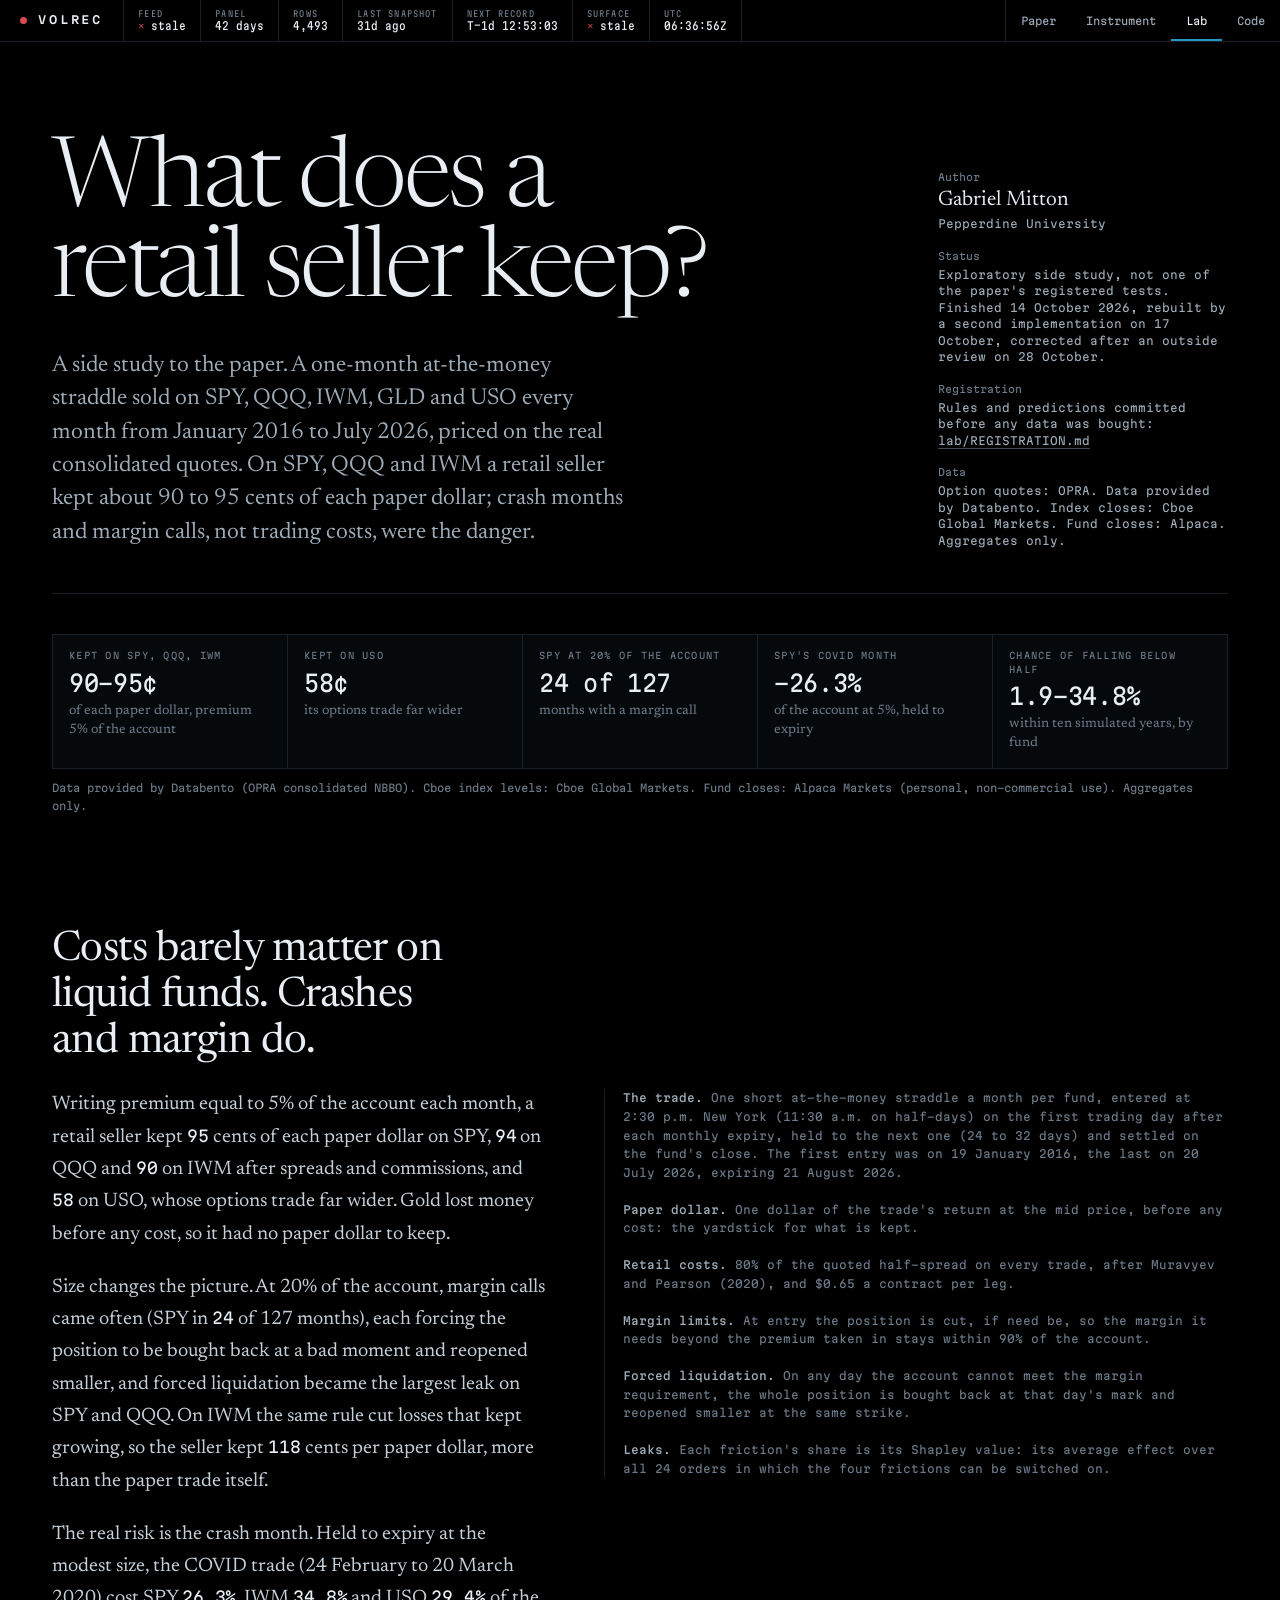
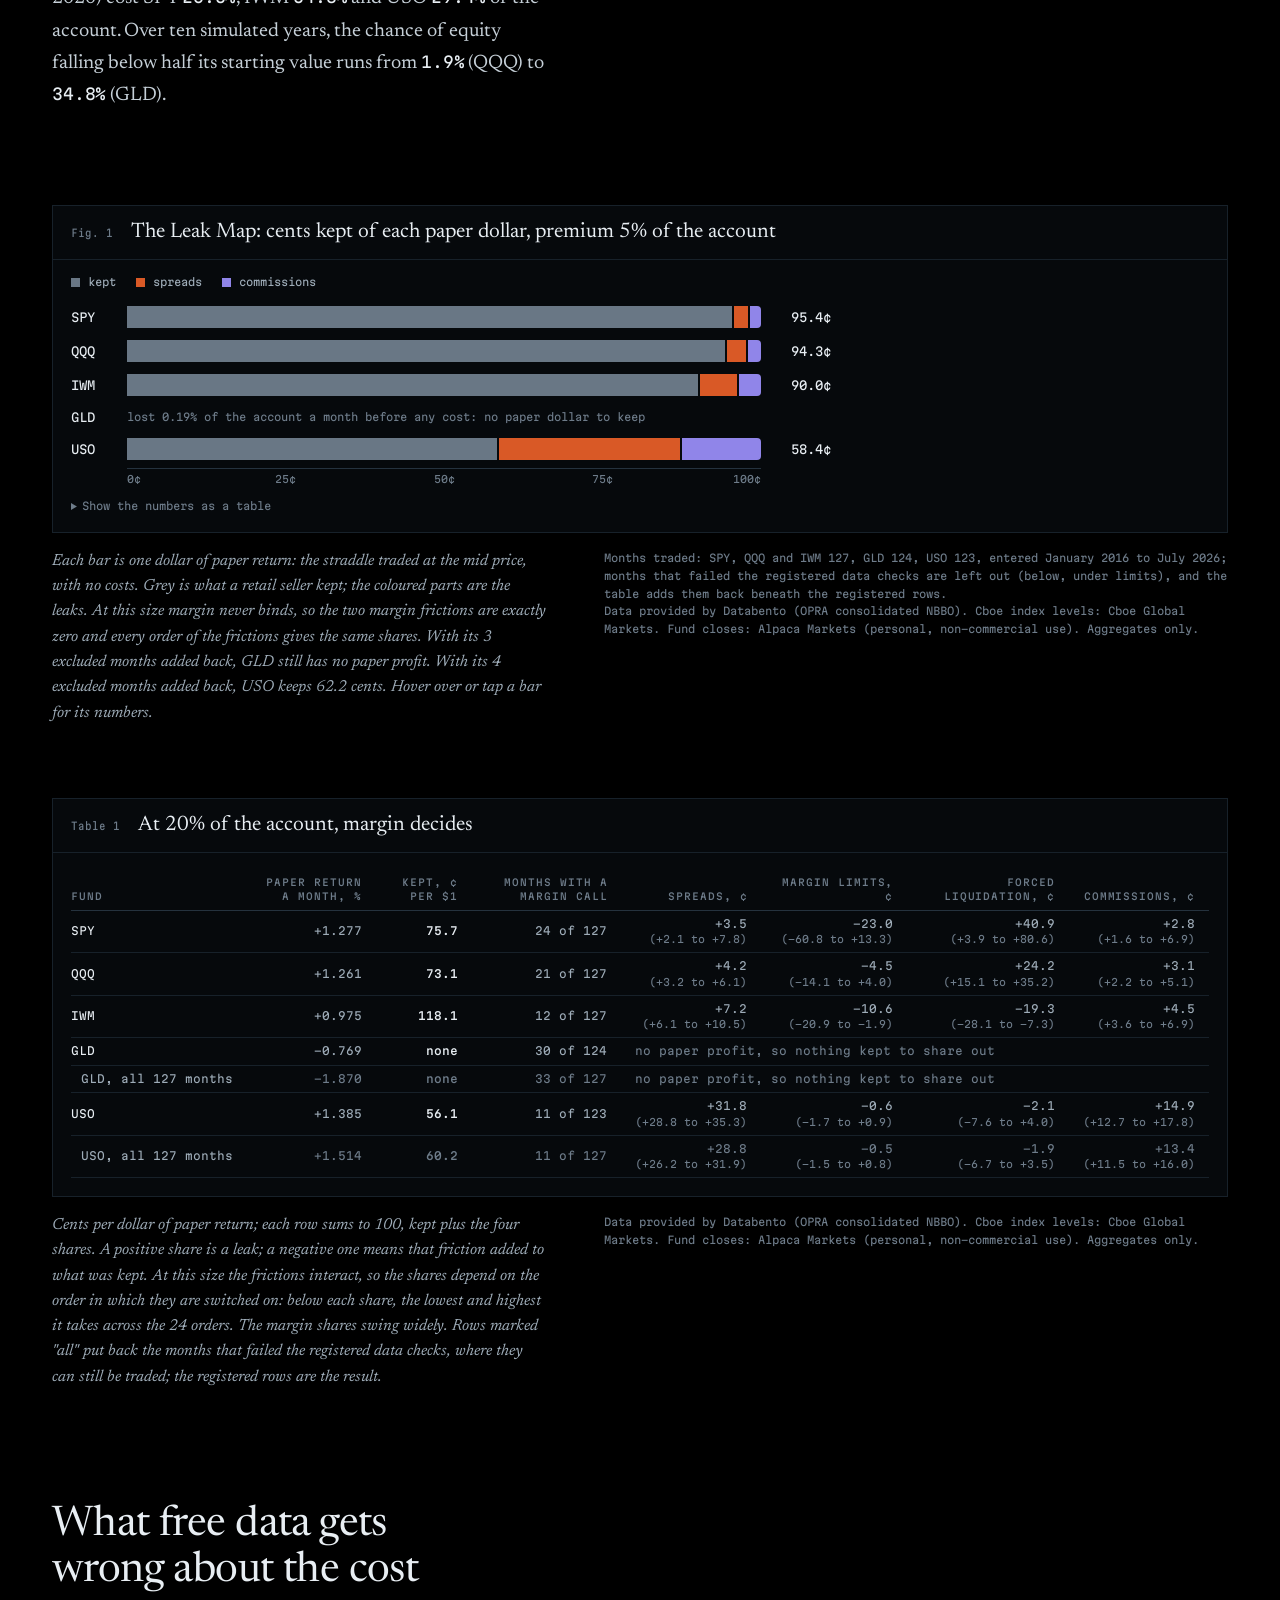
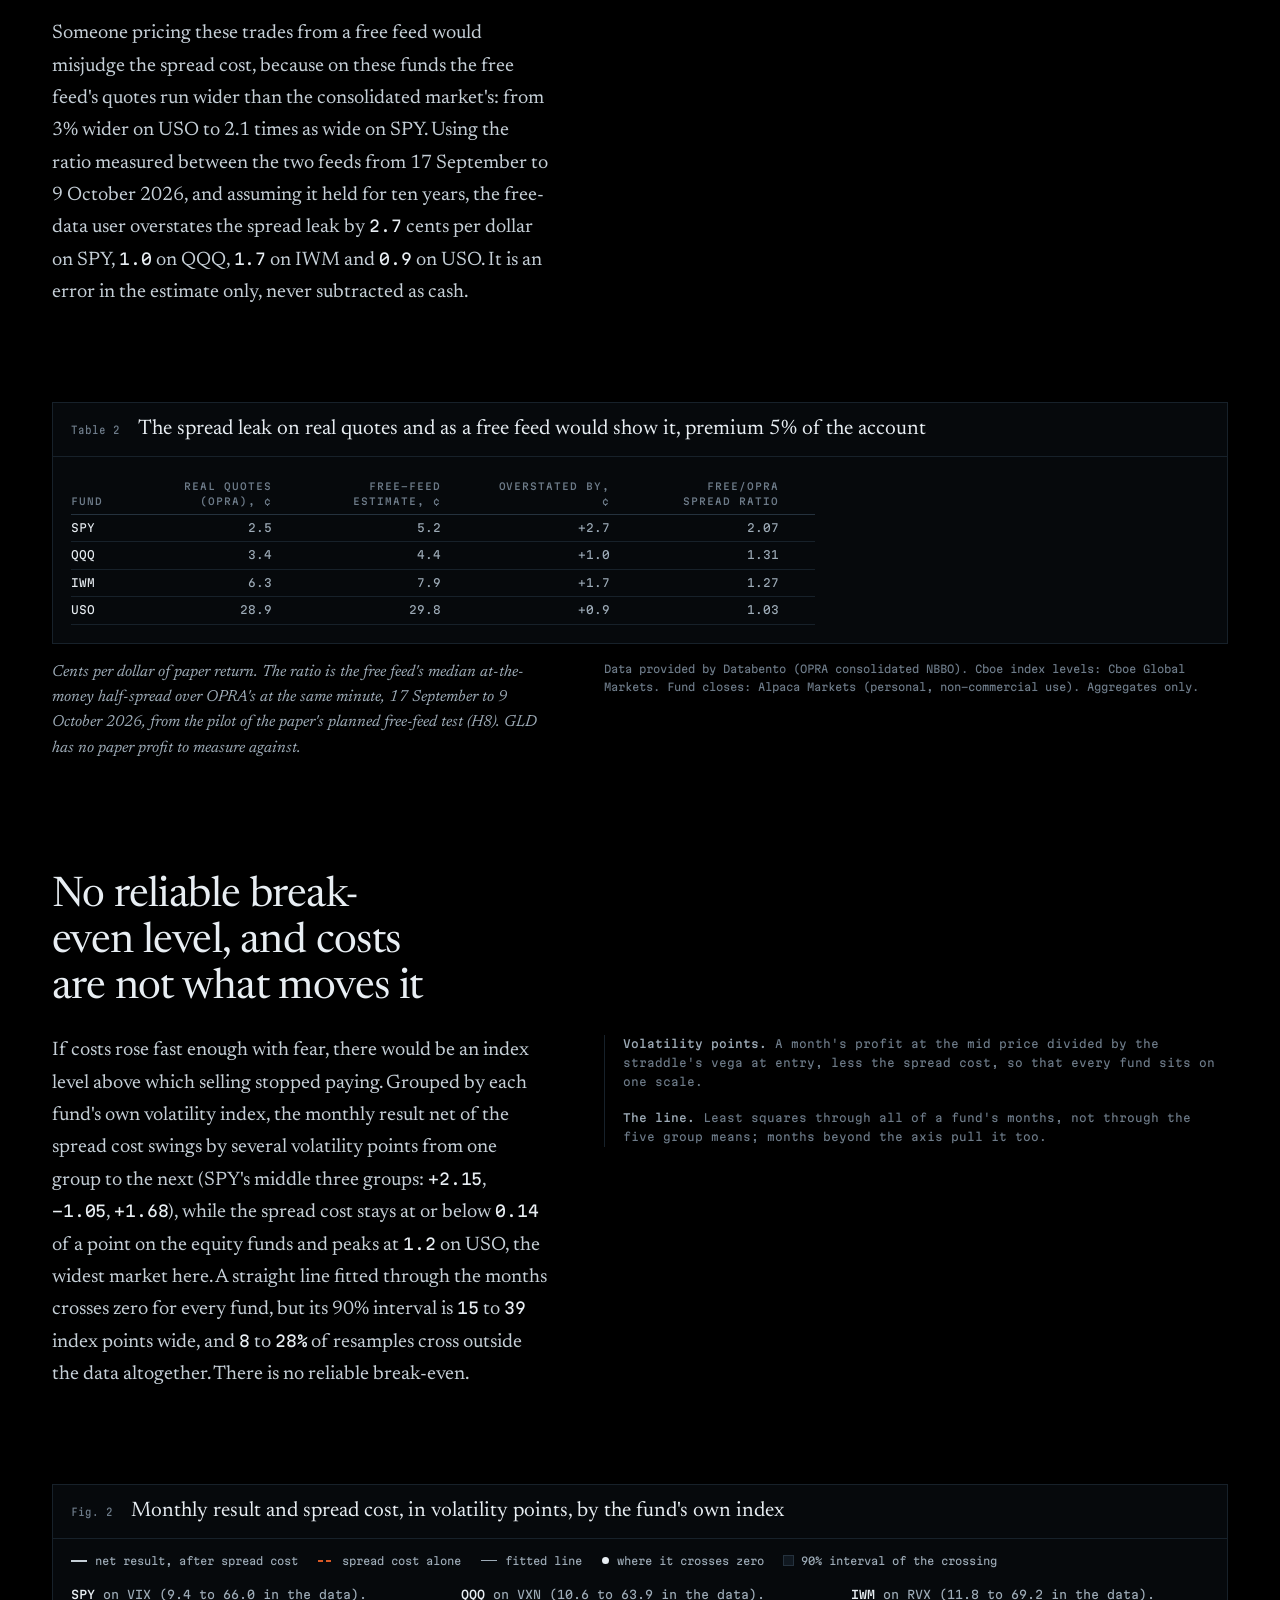
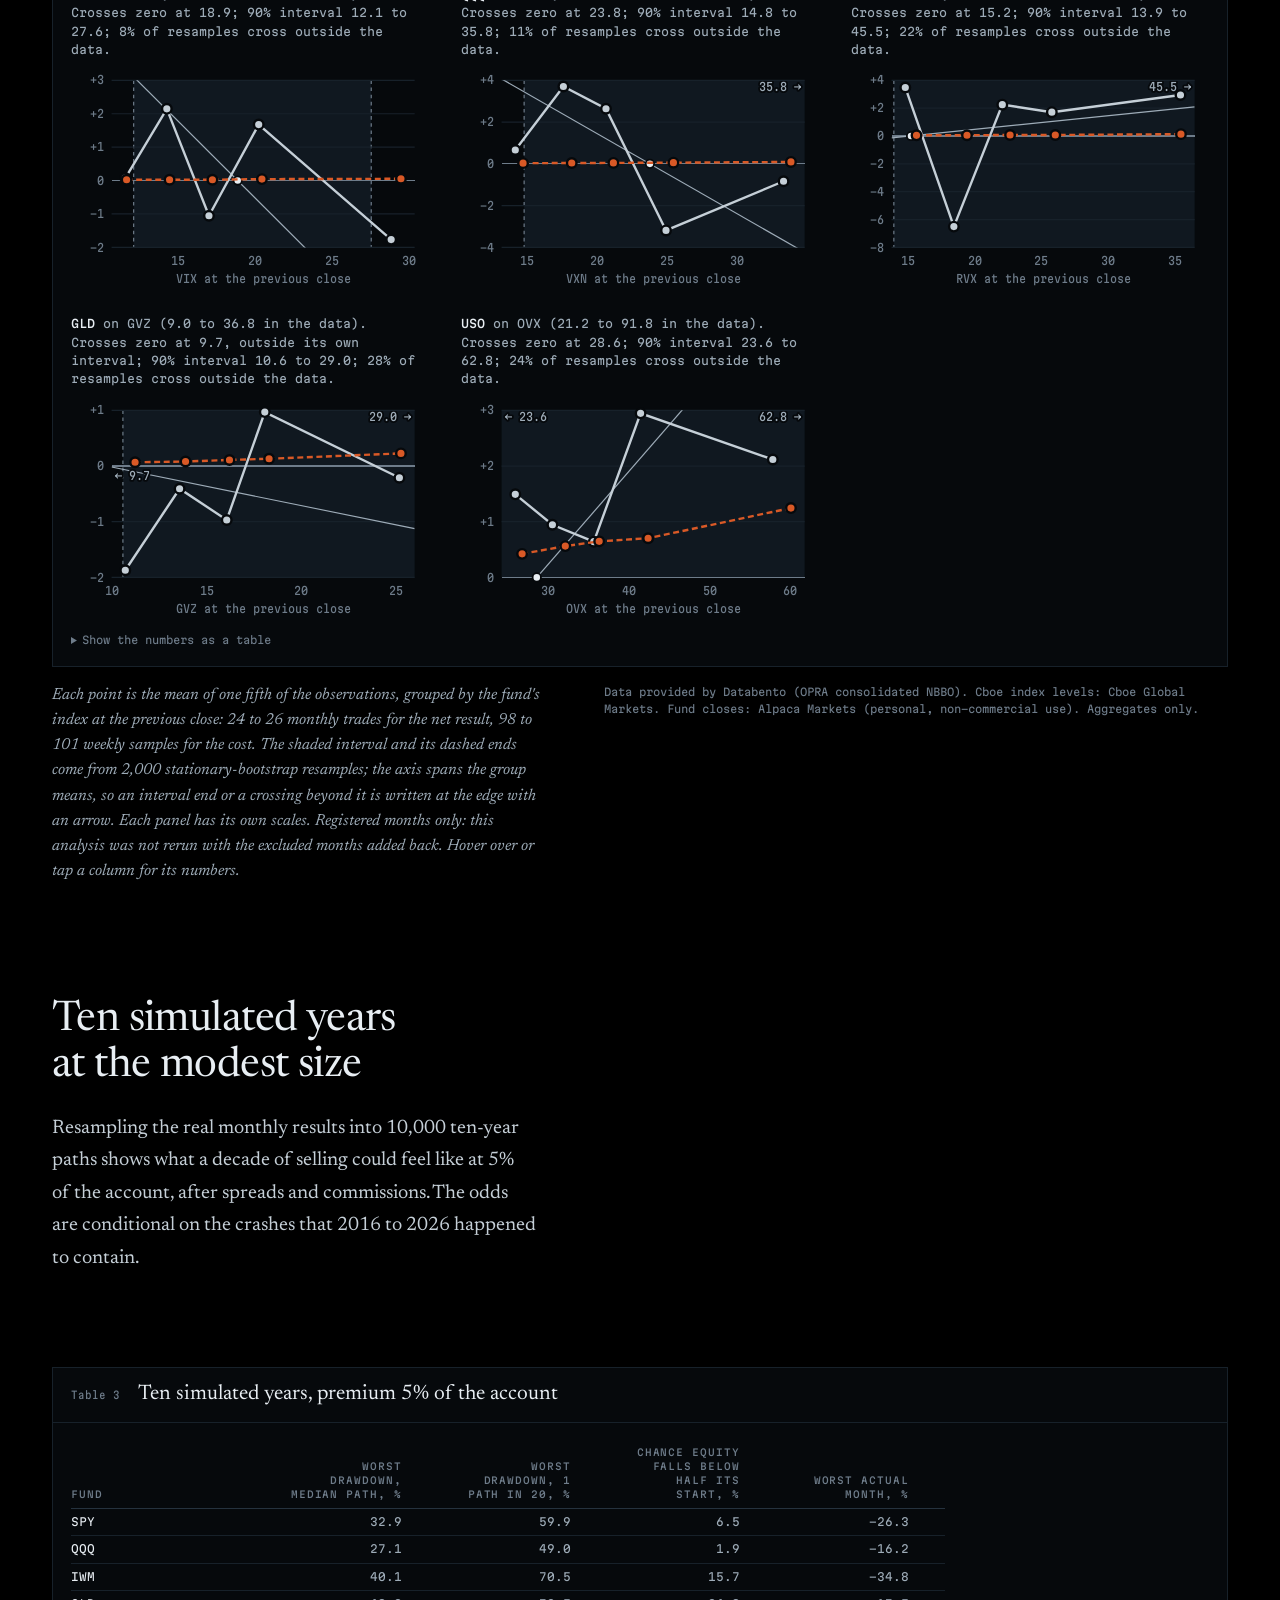
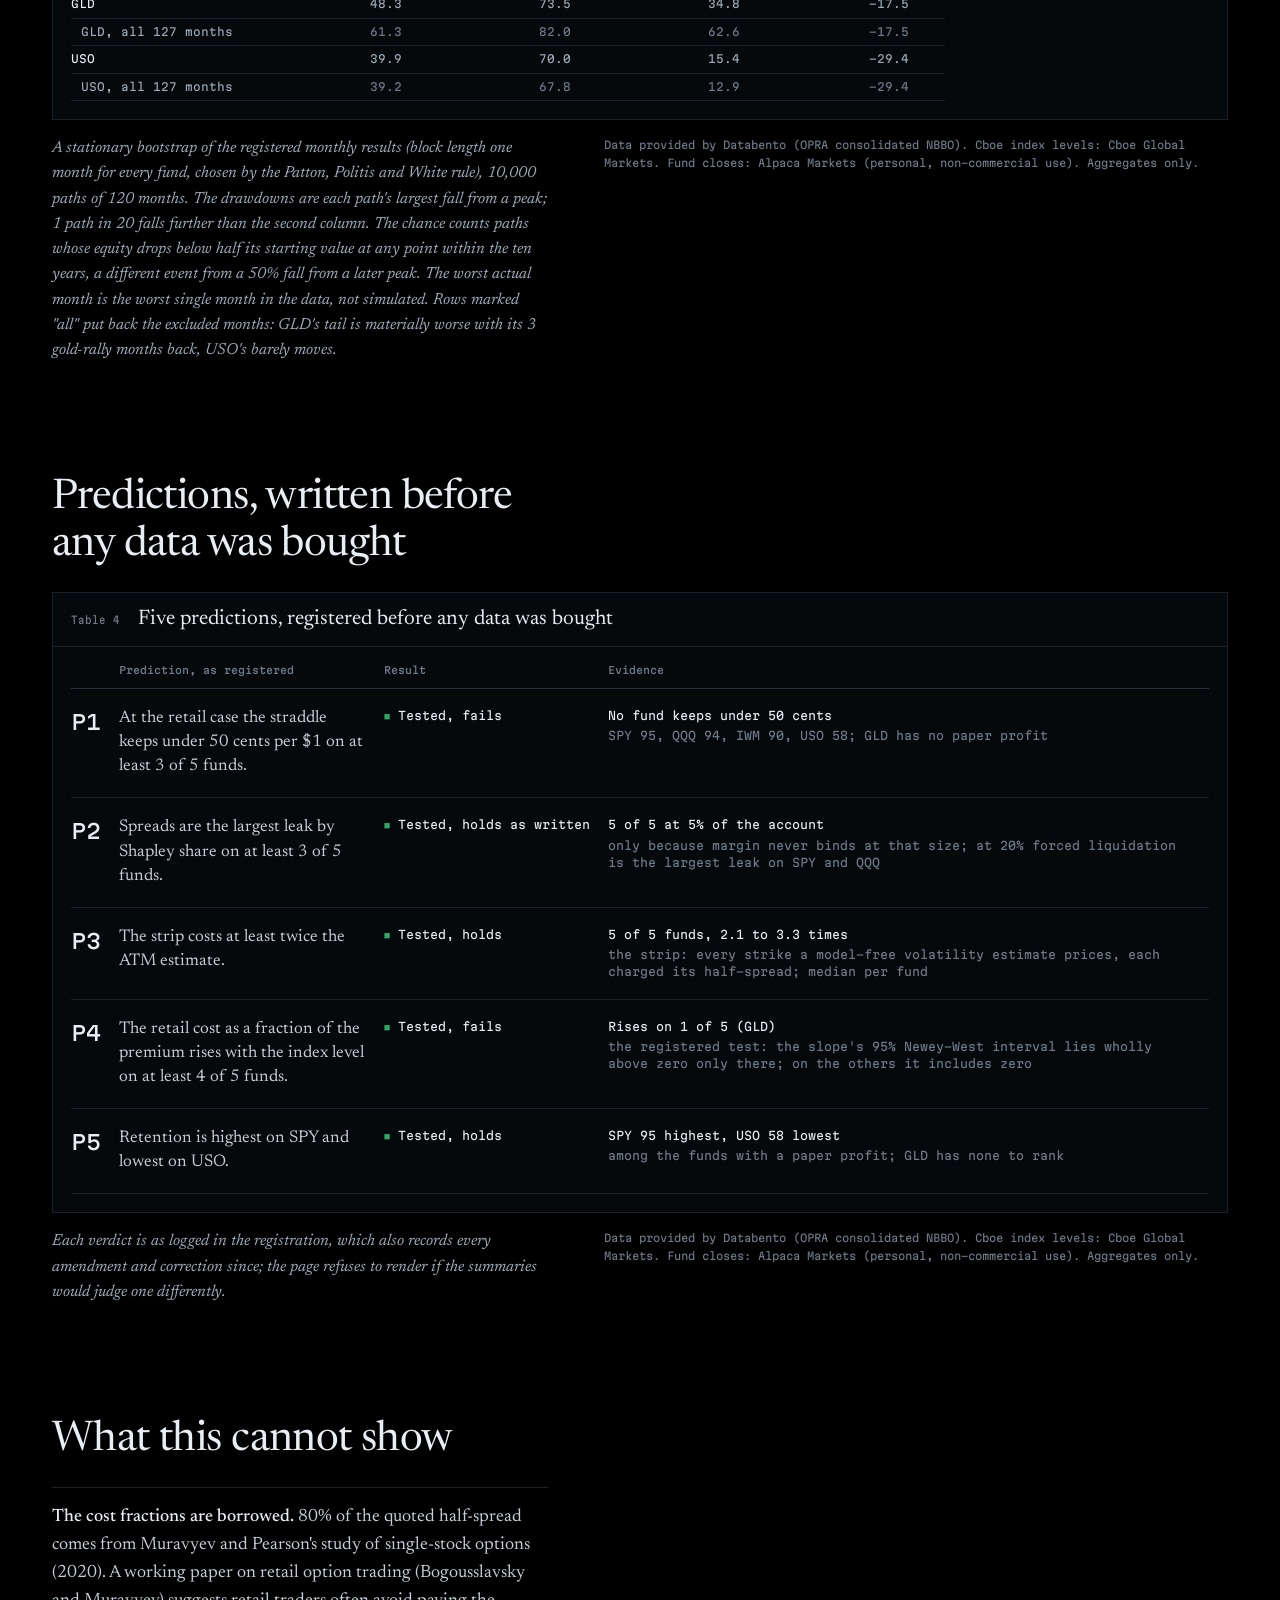
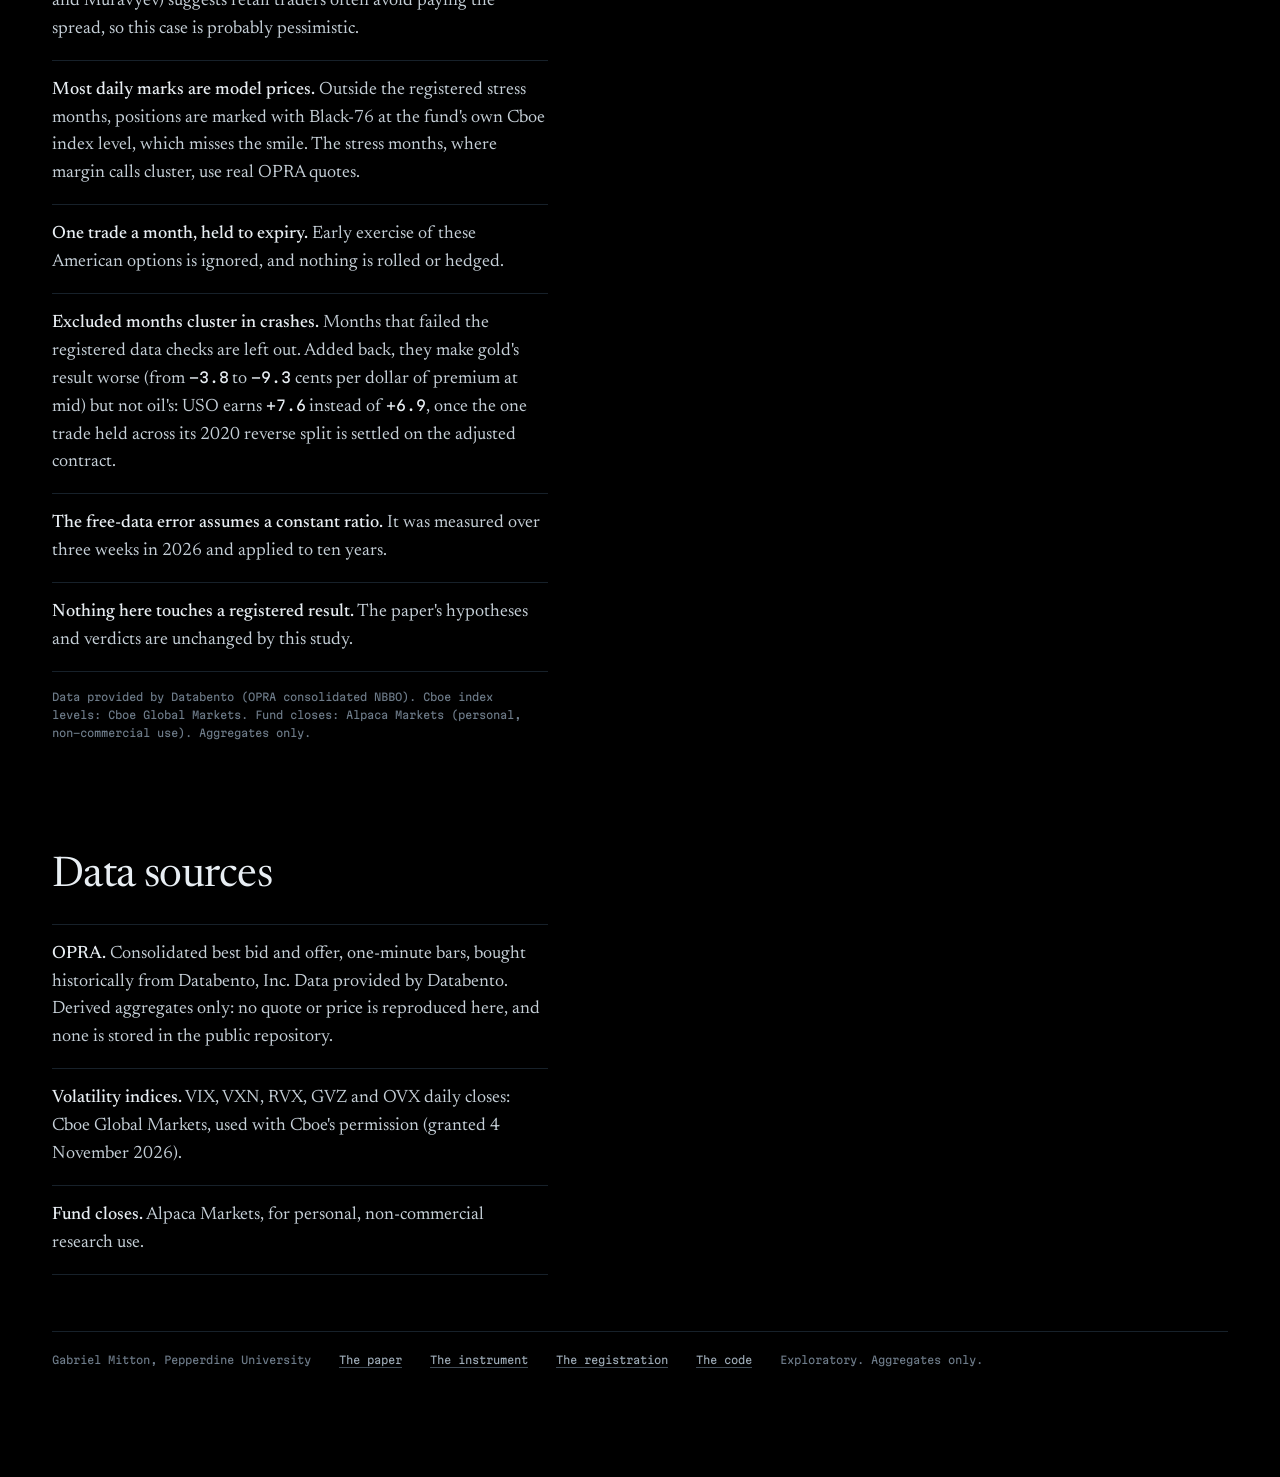
==== commit 7cfacc9a: "H8's choices 6 and 7 built (descriptive; 6 reads nothing before 30 Jan 2027); link previews; the pap" ====
--- a/tools/lab.html
+++ b/tools/lab.html
@@ -5,6 +5,16 @@
 <meta name="viewport" content="width=device-width,initial-scale=1">
 <title>Volrec Lab</title>
 <meta name="description" content="A side study to 'What does free options data cost?': how much of the volatility premium a retail seller of fund straddles keeps after spreads, commissions and margin, 2016 to 2026.">
+<meta property="og:type" content="website">
+<meta property="og:site_name" content="volrec">
+<meta property="og:title" content="Volrec Lab">
+<meta property="og:description" content="A side study to 'What does free options data cost?': how much of the volatility premium a retail seller of fund straddles keeps after spreads, commissions and margin, 2016 to 2026.">
+<meta property="og:url" content="https://gabrielmitton-cloud.github.io/volrec/tools/lab.html">
+<meta property="og:image" content="https://gabrielmitton-cloud.github.io/volrec/og/lab.png">
+<meta property="og:image:width" content="1200">
+<meta property="og:image:height" content="630">
+<meta property="og:image:alt" content="Volrec Lab: what a retail seller of fund straddles keeps after costs">
+<meta name="twitter:card" content="summary_large_image">
 <meta name="theme-color" content="#000000">
 <link rel="icon" href="data:image/svg+xml,%3Csvg xmlns='http://www.w3.org/2000/svg' viewBox='0 0 32 32'%3E%3Crect width='32' height='32' fill='%23000'/%3E%3Cpath d='M3 23C9 23 11 8 16 8s7 15 13 15' fill='none' stroke='%232396C4' stroke-width='2.6'/%3E%3C/svg%3E">
 <link rel="preconnect" href="https://fonts.googleapis.com">
